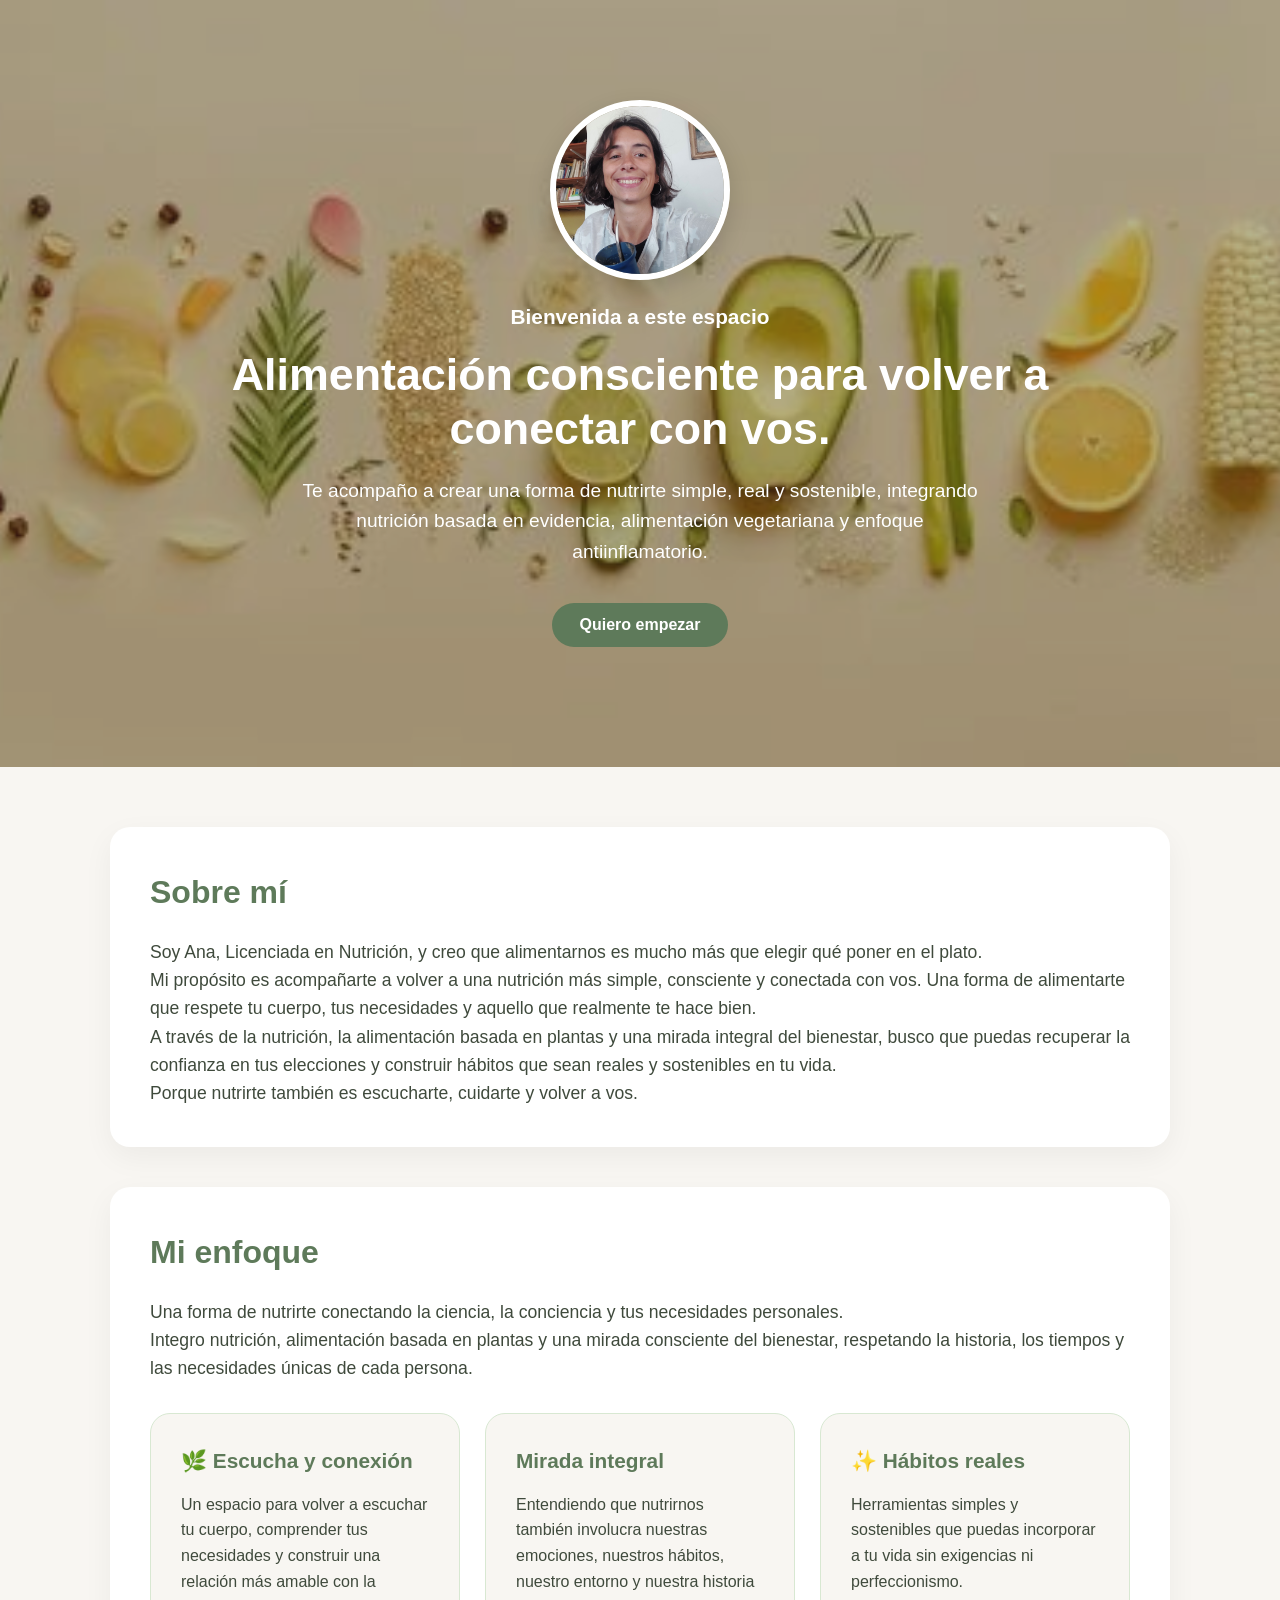
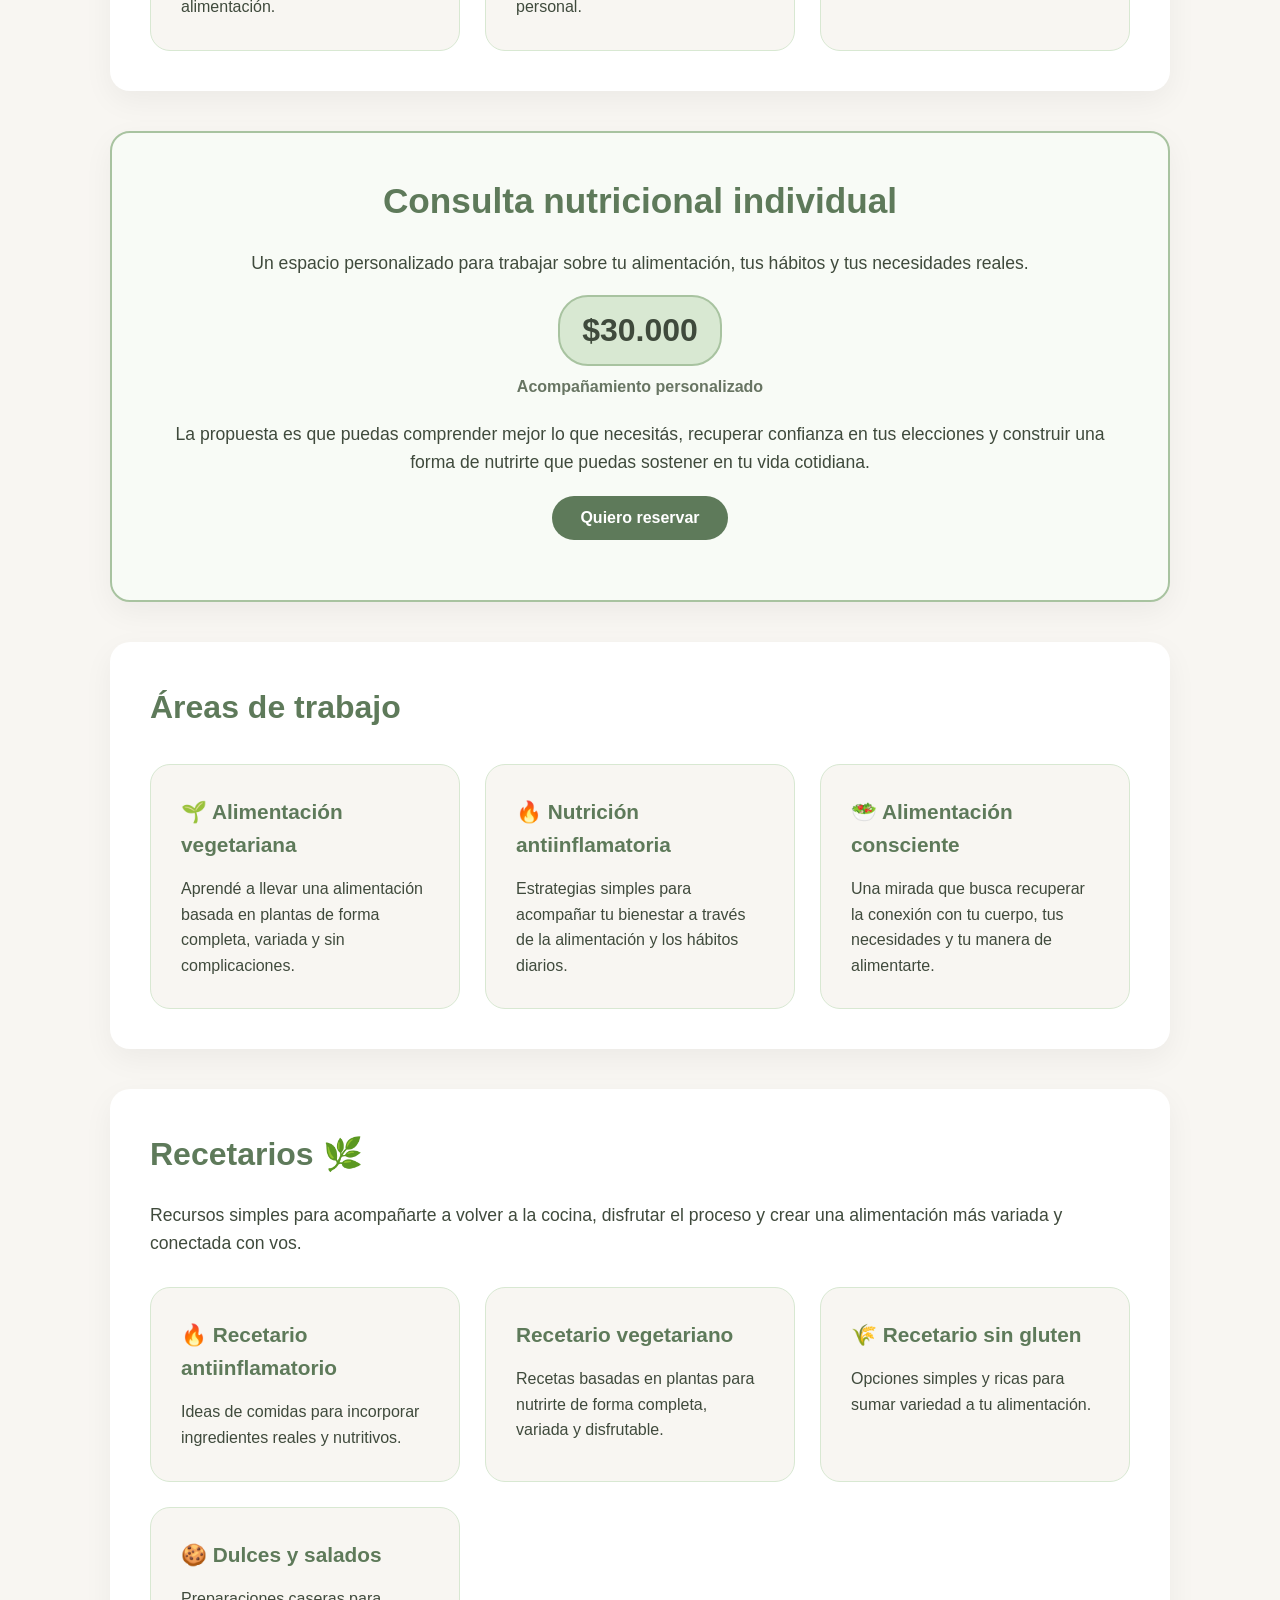
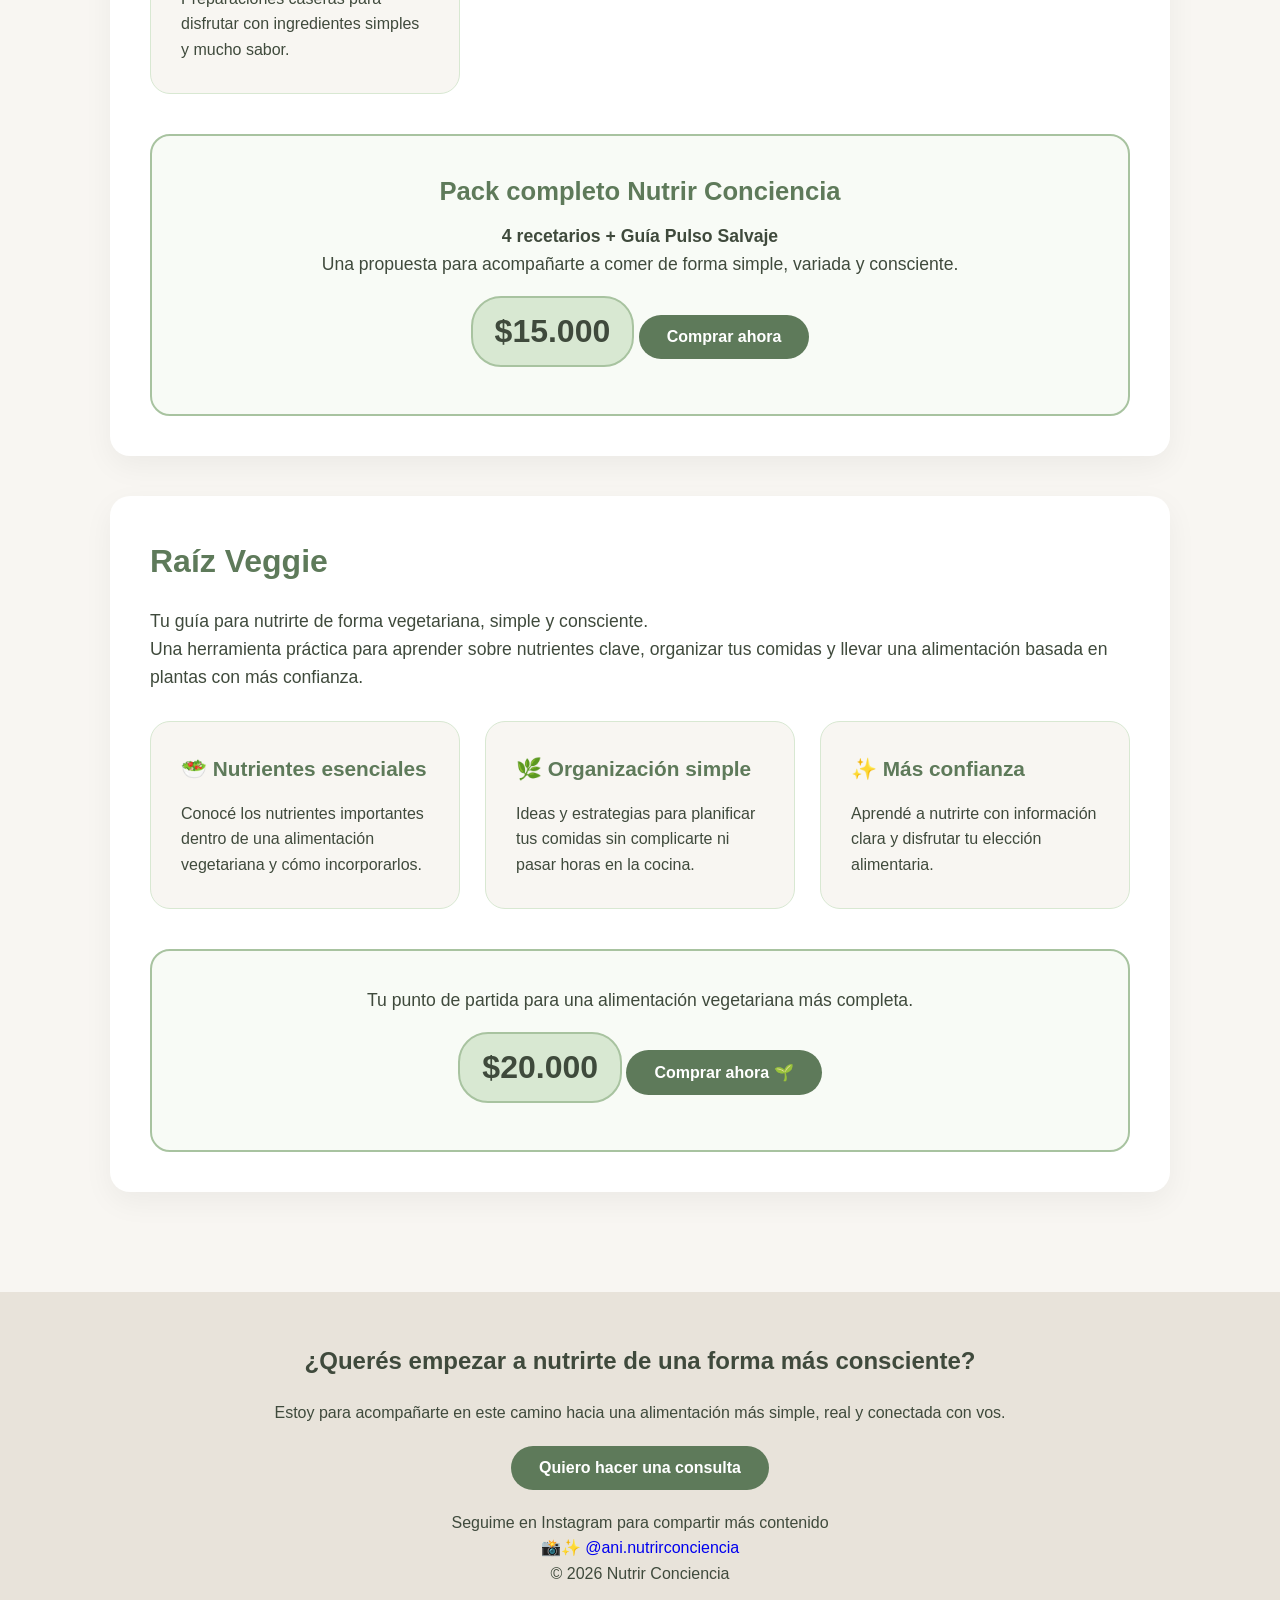
==== index.html @ 65d1873d "Update product section with new description and button" ====
<!DOCTYPE html>
<html lang="es">

<head>
    <meta charset="UTF-8">
    <meta name="viewport" content="width=device-width, initial-scale=1.0">

    <title>Nutrir Conciencia | Nutrición consciente e integrativa</title>

    <meta name="description" content="Nutrición consciente, antiinflamatoria y basada en plantas para mujeres que buscan sentirse mejor desde la alimentación.">

    <link rel="stylesheet" href="styles.css">
</head>

<body>

<header>

    <img class="foto-perfil" src="ana.jpg" alt="Ana - Licenciada en Nutrición">

    <p class="bienvenida">
        Bienvenida a este espacio 
    </p>

    <h1>
        Alimentación consciente para volver a conectar con vos.
    </h1>

    <p>
        Te acompaño a crear una forma de nutrirte simple, real y sostenible,
        integrando nutrición basada en evidencia, alimentación vegetariana
        y enfoque antiinflamatorio.
    </p>

    <a href="https://wa.me/5491167698960?text=Hola%20Ana,%20quiero%20empezar%20mi%20proceso%20de%20nutrición%20🌿" class="boton">
        Quiero empezar
    </a>

</header>


<main>

    <!-- SOBRE MÍ -->

    <section class="sobre-mi">

        <h2>Sobre mí</h2>

        <p>
            Soy Ana, Licenciada en Nutrición, y creo que alimentarnos es mucho
            más que elegir qué poner en el plato.
        </p>

        <p>
            Mi propósito es acompañarte a volver a una nutrición más simple,
            consciente y conectada con vos. Una forma de alimentarte que respete
            tu cuerpo, tus necesidades y aquello que realmente te hace bien.
        </p>

        <p>
            A través de la nutrición, la alimentación basada en plantas y una mirada
            integral del bienestar, busco que puedas recuperar la confianza en tus
            elecciones y construir hábitos que sean reales y sostenibles en tu vida.
        </p>

        <p>
            Porque nutrirte también es escucharte, cuidarte y volver a vos.
        </p>

    </section>


    <!-- MI ENFOQUE -->

    <section class="enfoque">

        <h2>Mi enfoque</h2>

        <p>
            Una forma de nutrirte conectando la ciencia, la conciencia
            y tus necesidades personales.
        </p>

        <p>
            Integro nutrición, alimentación basada en plantas y una mirada
            consciente del bienestar, respetando la historia, los tiempos
            y las necesidades únicas de cada persona.
        </p>

        <div class="tarjetas">

            <div class="tarjeta">

                <h3>🌿 Escucha y conexión</h3>

                <p>
                    Un espacio para volver a escuchar tu cuerpo, comprender
                    tus necesidades y construir una relación más amable
                    con la alimentación.
                </p>

            </div>


            <div class="tarjeta">

                <h3> Mirada integral</h3>

                <p>
                    Entendiendo que nutrirnos también involucra nuestras
                    emociones, nuestros hábitos, nuestro entorno y nuestra
                    historia personal.
                </p>

            </div>


            <div class="tarjeta">

                <h3>✨ Hábitos reales</h3>

                <p>
                    Herramientas simples y sostenibles que puedas incorporar
                    a tu vida sin exigencias ni perfeccionismo.
                </p>

            </div>

        </div>

    </section>


    <!-- CONSULTA -->

    <section class="consulta-destacada">

        <h2>Consulta nutricional individual </h2>

        <p>
            Un espacio personalizado para trabajar sobre tu alimentación,
            tus hábitos y tus necesidades reales.
        </p>

        <div class="precio">
            $30.000
        </div>

        <p class="acompanamiento">
            Acompañamiento personalizado
        </p>

        <p>
            La propuesta es que puedas comprender mejor lo que necesitás,
            recuperar confianza en tus elecciones y construir una forma
            de nutrirte que puedas sostener en tu vida cotidiana.
        </p>

        <a href="https://wa.me/5491167698960?text=Hola%20Ana,%20quiero%20reservar%20una%20consulta%20nutricional%20individual%20🌿" class="boton">
            Quiero reservar
        </a>

    </section>


    <!-- ÁREAS DE TRABAJO -->

    <section class="servicios">

        <h2>Áreas de trabajo</h2>

        <div class="tarjetas">

            <div class="tarjeta">

                <h3>🌱 Alimentación vegetariana</h3>

                <p>
                    Aprendé a llevar una alimentación basada en plantas
                    de forma completa, variada y sin complicaciones.
                </p>

            </div>


            <div class="tarjeta">

                <h3>🔥 Nutrición antiinflamatoria</h3>

                <p>
                    Estrategias simples para acompañar tu bienestar a través
                    de la alimentación y los hábitos diarios.
                </p>

            </div>


            <div class="tarjeta">

                <h3>🥗 Alimentación consciente</h3>

                <p>
                    Una mirada que busca recuperar la conexión con tu cuerpo,
                    tus necesidades y tu manera de alimentarte.
                </p>

            </div>

        </div>

    </section>


    <!-- RECETARIOS -->

    <section class="recetarios">

        <h2>Recetarios 🌿</h2>

        <p>
            Recursos simples para acompañarte a volver a la cocina,
            disfrutar el proceso y crear una alimentación más variada
            y conectada con vos.
        </p>


        <div class="tarjetas">

            <div class="tarjeta">

                <h3>🔥 Recetario antiinflamatorio</h3>

                <p>
                    Ideas de comidas para incorporar ingredientes reales
                    y nutritivos.
                </p>

            </div>


            <div class="tarjeta">

                <h3> Recetario vegetariano</h3>

                <p>
                    Recetas basadas en plantas para nutrirte de forma
                    completa, variada y disfrutable.
                </p>

            </div>


            <div class="tarjeta">

                <h3>🌾 Recetario sin gluten</h3>

                <p>
                    Opciones simples y ricas para sumar variedad
                    a tu alimentación.
                </p>

            </div>


            <div class="tarjeta">

                <h3>🍪 Dulces y salados</h3>

                <p>
                    Preparaciones caseras para disfrutar con ingredientes
                    simples y mucho sabor.
                </p>

            </div>

        </div>


        <!-- PACK -->

        <div class="producto-destacado">

            <h3> Pack completo Nutrir Conciencia</h3>

            <p class="incluye">
                4 recetarios + Guía Pulso Salvaje
            </p>

            <p>
                Una propuesta para acompañarte a comer de forma simple,
                variada y consciente.
            </p>

            <div class="precio">
                $15.000
            </div>

            <a href="https://mpago.la/1SQ6u1w" class="boton" target="_blank">
                Comprar ahora 
            </a>

        </div>

    </section>


    <!-- RAÍZ VEGGIE -->

    <section class="raiz-veggie">

        <h2>Raíz Veggie </h2>

        <p>
            Tu guía para nutrirte de forma vegetariana, simple y consciente.
        </p>

        <p>
            Una herramienta práctica para aprender sobre nutrientes clave,
            organizar tus comidas y llevar una alimentación basada en plantas
            con más confianza.
        </p>


        <div class="tarjetas">

            <div class="tarjeta">

                <h3>🥗 Nutrientes esenciales</h3>

                <p>
                    Conocé los nutrientes importantes dentro de una alimentación
                    vegetariana y cómo incorporarlos.
                </p>

            </div>


            <div class="tarjeta">

                <h3>🌿 Organización simple</h3>

                <p>
                    Ideas y estrategias para planificar tus comidas sin complicarte
                    ni pasar horas en la cocina.
                </p>

            </div>


            <div class="tarjeta">

                <h3>✨ Más confianza</h3>

                <p>
                    Aprendé a nutrirte con información clara y disfrutar
                    tu elección alimentaria.
                </p>

            </div>

        </div>


       <div class="producto-destacado">

    <p>
        Tu punto de partida para una alimentación vegetariana más completa.
    </p>

    <div class="precio">
        $20.000
    </div>

    <a class="boton" href="https://mpago.la/2XoVZJ2" target="_blank">
        Comprar ahora 🌱
    </a>

</div>

    </section>

</main>


<!-- CONTACTO -->

<footer id="contacto">

    <h2>
        ¿Querés empezar a nutrirte de una forma más consciente?
    </h2>

    <p>
        Estoy para acompañarte en este camino hacia una alimentación
        más simple, real y conectada con vos.
    </p>

    <a class="boton" href="https://wa.me/5491167698960?text=Hola%20Ana,%20quiero%20hacer%20una%20consulta%20sobre%20nutrici%C3%B3n%20🌿">
        Quiero hacer una consulta 
    </a>

    <p>
        Seguime en Instagram para compartir más contenido
    </p>

    <p>
        <a href="https://www.instagram.com/ani.nutrirconciencia/" target="_blank">
            📸✨ @ani.nutrirconciencia
        </a>
    </p>

    <p>
        © 2026 Nutrir Conciencia
    </p>

</footer>


<script src="script.js"></script>

</body>

</html>
---- styles.css ----
* {
    margin: 0;
    padding: 0;
    box-sizing: border-box;
}

body {
    font-family: Arial, Helvetica, sans-serif;
    background: #F8F6F2;
    color: #3F4A3C;
    line-height: 1.6;
}


/* =========================
   PORTADA
========================= */

header {
    position: relative;
    background-image: url("fondo-portada.jpg");
    background-size: cover;
    background-position: center;
    background-repeat: no-repeat;
    text-align: center;
    padding: 100px 20px;
    color: white;
}

header::before {
    content: "";
    position: absolute;
    inset: 0;
    background: rgba(40, 55, 40, 0.35);
    z-index: 0;
}

header > * {
    position: relative;
    z-index: 1;
}


/* =========================
   FOTO DE PERFIL
========================= */

.foto-perfil {
    width: 180px;
    height: 180px;
    object-fit: cover;
    border-radius: 50%;
    display: block;
    margin: 0 auto 20px;
    border: 6px solid white;
    box-shadow: 0 10px 25px rgba(0, 0, 0, 0.15);
}


/* =========================
   PORTADA - TEXTO
========================= */

header h1 {
    font-size: 2.8rem;
    max-width: 850px;
    margin: 15px auto 20px;
    line-height: 1.2;
}

header p {
    font-size: 1.2rem;
    max-width: 700px;
    margin: 0 auto 15px;
}

.bienvenida {
    font-weight: bold;
    font-size: 1.3rem;
}


/* =========================
   BOTONES
========================= */

.boton {
    display: inline-block;
    padding: 13px 28px;
    margin: 20px auto;
    border-radius: 30px;
    line-height: normal;
    background: #5E7A5A;
    color: white;
    text-decoration: none;
    font-weight: bold;
    transition: 0.3s ease;
}

.boton:hover {
    background: #496146;
    transform: translateY(-2px);
}

a {
    text-decoration: none;
}


/* =========================
   CONTENIDO
========================= */

main {
    max-width: 1100px;
    margin: auto;
    padding: 60px 20px;
}


/* =========================
   SECCIONES
========================= */

section {
    background: white;
    margin-bottom: 40px;
    padding: 40px;
    border-radius: 20px;
    box-shadow: 0 10px 30px rgba(0, 0, 0, 0.05);
}

section h2 {
    color: #5E7A5A;
    margin-bottom: 20px;
    font-size: 2rem;
}

section p {
    font-size: 1.1rem;
}


/* =========================
   TARJETAS
========================= */

.tarjetas {
    display: grid;
    grid-template-columns: repeat(auto-fit, minmax(250px, 1fr));
    gap: 25px;
    margin-top: 30px;
}

.tarjeta {
    background: #F8F6F2;
    padding: 30px;
    border-radius: 20px;
    border: 1px solid #D8E8D2;
}

.tarjeta h3 {
    color: #5E7A5A;
    margin-bottom: 15px;
    font-size: 1.3rem;
}

.tarjeta p {
    font-size: 1rem;
}


/* =========================
   CONSULTA DESTACADA
========================= */

.consulta-destacada {
    text-align: center;
    border: 2px solid #A8C3A0;
    background: #F8FBF6;
}

.consulta-destacada h2 {
    font-size: 2.2rem;
}

.acompanamiento {
    font-size: 1rem !important;
    font-weight: bold;
    color: #687563;
    margin: 0 0 20px;
}


/* =========================
   PRODUCTOS DESTACADOS
========================= */

.producto-destacado {
    text-align: center;
    margin-top: 40px;
    padding: 35px 25px;
    background: #F8FBF6;
    border: 2px solid #A8C3A0;
    border-radius: 20px;
}

.producto-destacado h3 {
    color: #5E7A5A;
    font-size: 1.6rem;
    margin-bottom: 10px;
}

.incluye {
    font-weight: bold;
}


/* =========================
   PRECIOS
========================= */

.precio {
    display: inline-block;
    background: #D8E8D2;
    color: #3F4A3C;
    font-size: 2rem !important;
    font-weight: 900;
    padding: 8px 22px;
    border-radius: 30px;
    margin: 18px 0 8px;
    border: 2px solid #A8C3A0;
}


/* =========================
   FOOTER
========================= */

footer {
    text-align: center;
    padding: 50px 30px;
    background: #E8E3DA;
}

footer h2 {
    margin-bottom: 20px;
}


/* =========================
   CELULAR
========================= */

@media (max-width: 768px) {

    header {
        padding: 70px 20px;
    }

    header h1 {
        font-size: 2rem;
    }

    header p {
        font-size: 1.05rem;
    }

    .foto-perfil {
        width: 150px;
        height: 150px;
    }

    main {
        padding: 40px 15px;
    }

    section {
        padding: 30px 20px;
    }

    section h2 {
        font-size: 1.7rem;
    }

    .tarjetas {
        grid-template-columns: 1fr;
    }

    .precio {
        font-size: 1.7rem !important;
        font-weight: 900;
    }

    .consulta-destacada h2 {
        font-size: 1.8rem;
    }

}
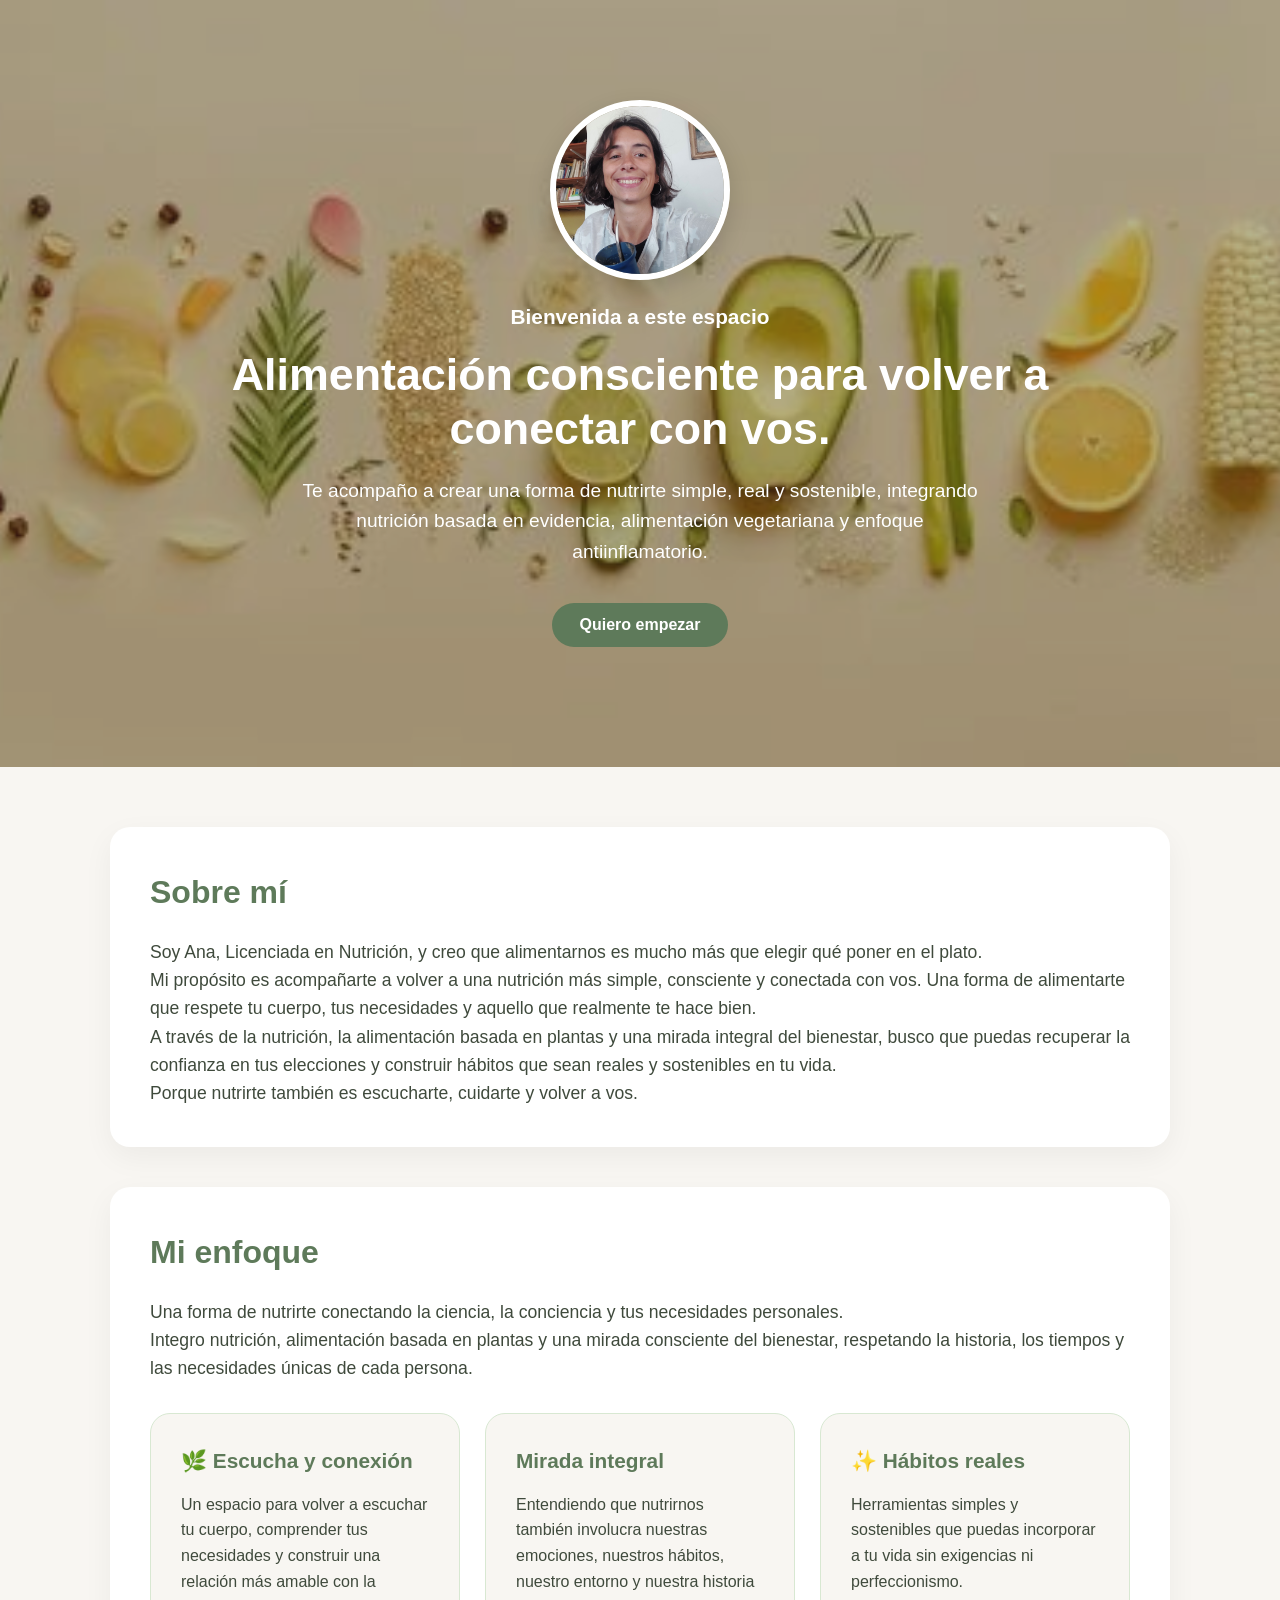
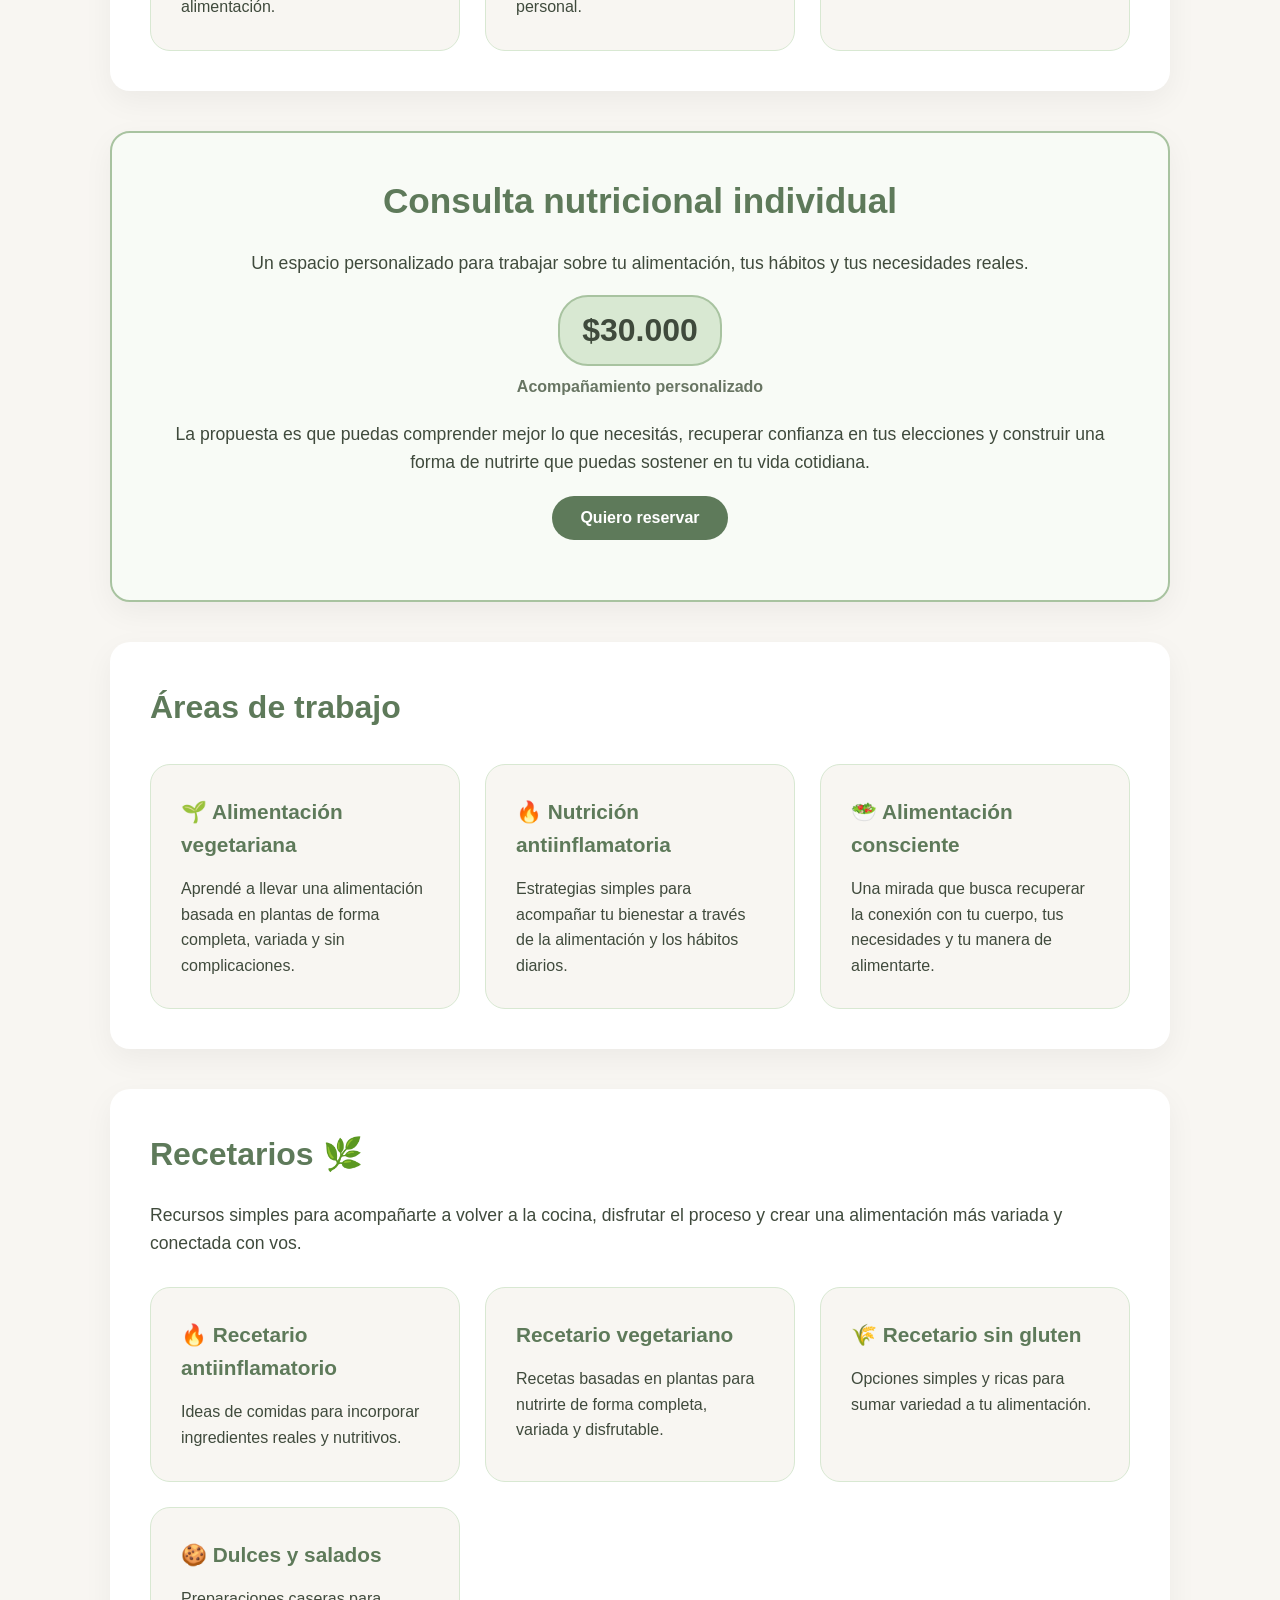
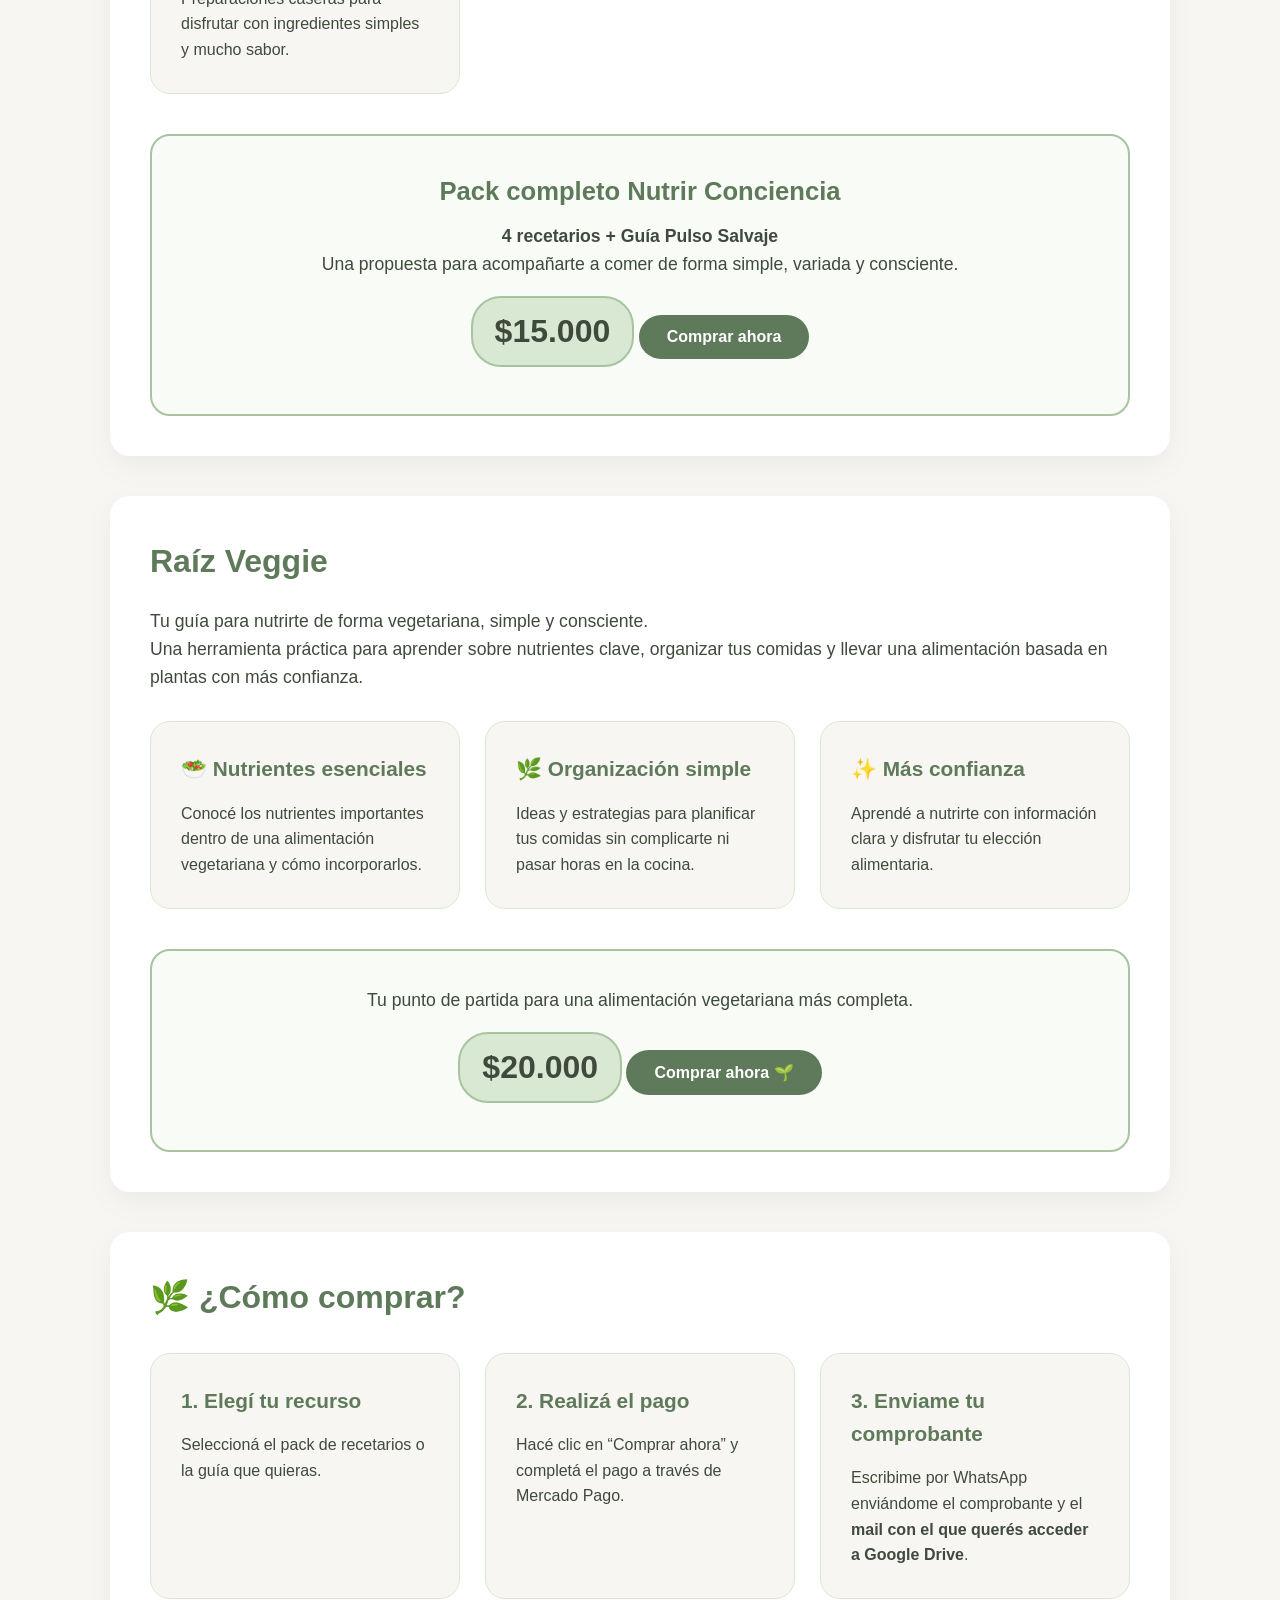
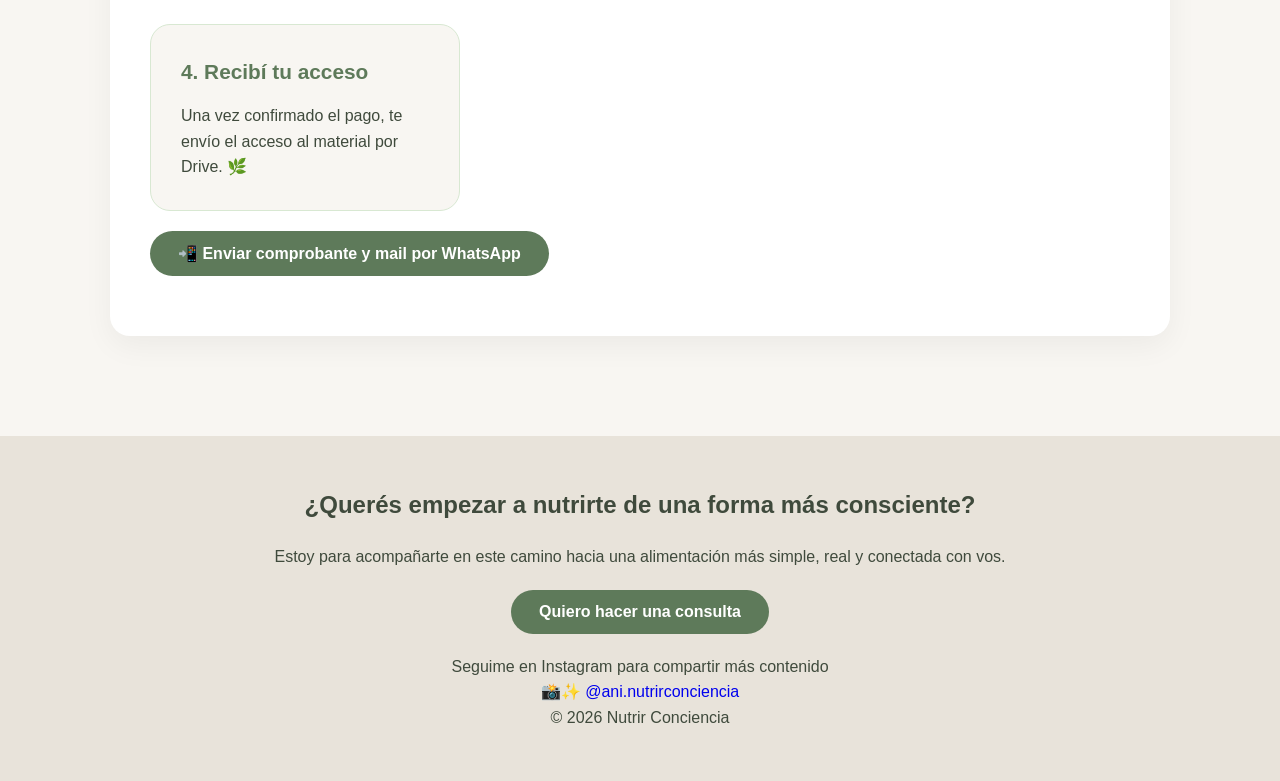
==== commit 8ab3c034: "Update index.html" ====
--- a/index.html
+++ b/index.html
@@ -379,7 +379,52 @@
 </div>
 
     </section>
-
+<section class="como-comprar">
+
+    <h2>🌿 ¿Cómo comprar?</h2>
+
+    <div class="tarjetas">
+
+        <div class="tarjeta">
+            <h3>1. Elegí tu recurso</h3>
+            <p>
+                Seleccioná el pack de recetarios o la guía que quieras.
+            </p>
+        </div>
+
+        <div class="tarjeta">
+            <h3>2. Realizá el pago</h3>
+            <p>
+                Hacé clic en “Comprar ahora” y completá el pago a través de Mercado Pago.
+            </p>
+        </div>
+
+        <div class="tarjeta">
+            <h3>3. Enviame tu comprobante</h3>
+            <p>
+                Escribime por WhatsApp enviándome el comprobante y el
+                <strong>mail con el que querés acceder a Google Drive</strong>.
+            </p>
+        </div>
+
+        <div class="tarjeta">
+            <h3>4. Recibí tu acceso</h3>
+            <p>
+                Una vez confirmado el pago, te envío el acceso al material por Drive. 🌿
+            </p>
+        </div>
+
+    </div>
+
+    <a
+        class="boton"
+        href="https://wa.me/5491167698960?text=Hola%20Ana%20🌿%20Acabo%20de%20realizar%20mi%20compra.%0A%0A📧%20Mi%20mail:%20%0A%0A🧾%20Te%20adjunto%20el%20comprobante.%0A%0A¡Gracias!"
+        target="_blank"
+    >
+        📲 Enviar comprobante y mail por WhatsApp
+    </a>
+
+</section>
 </main>
 
 
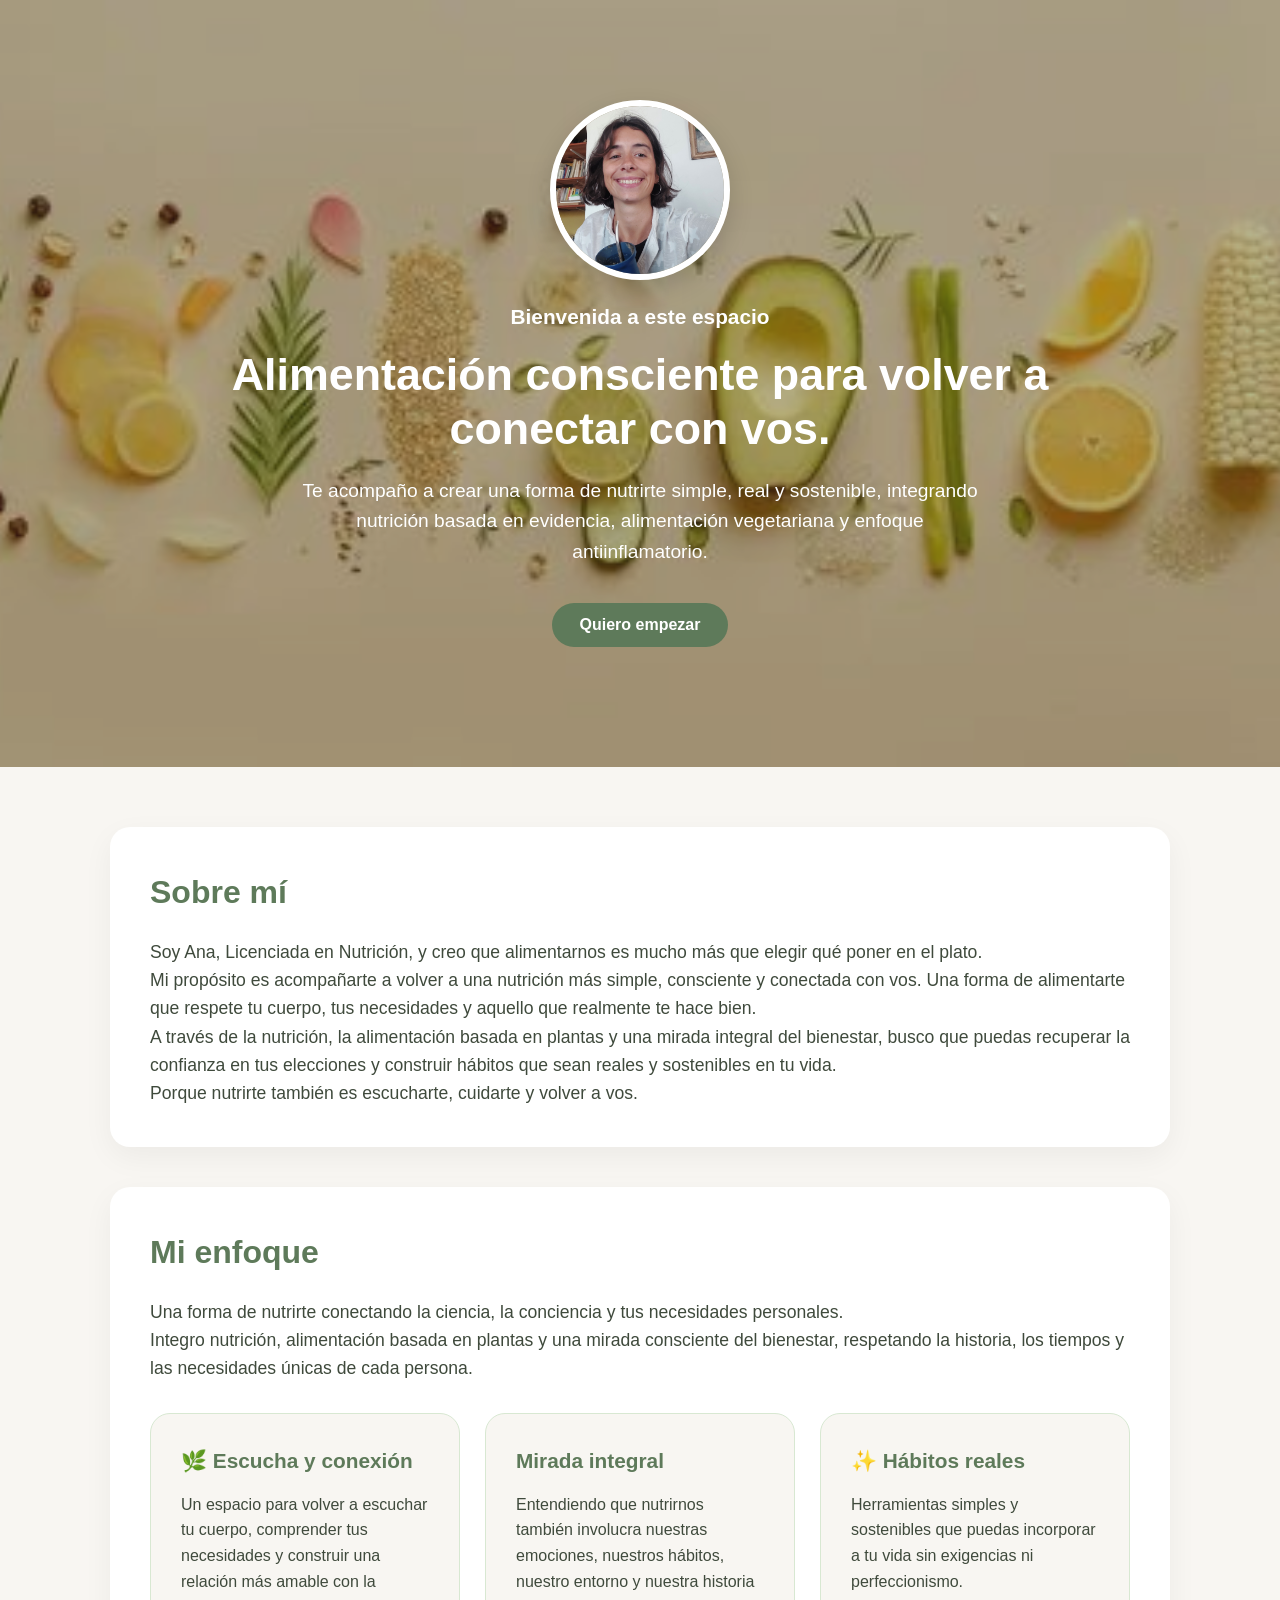
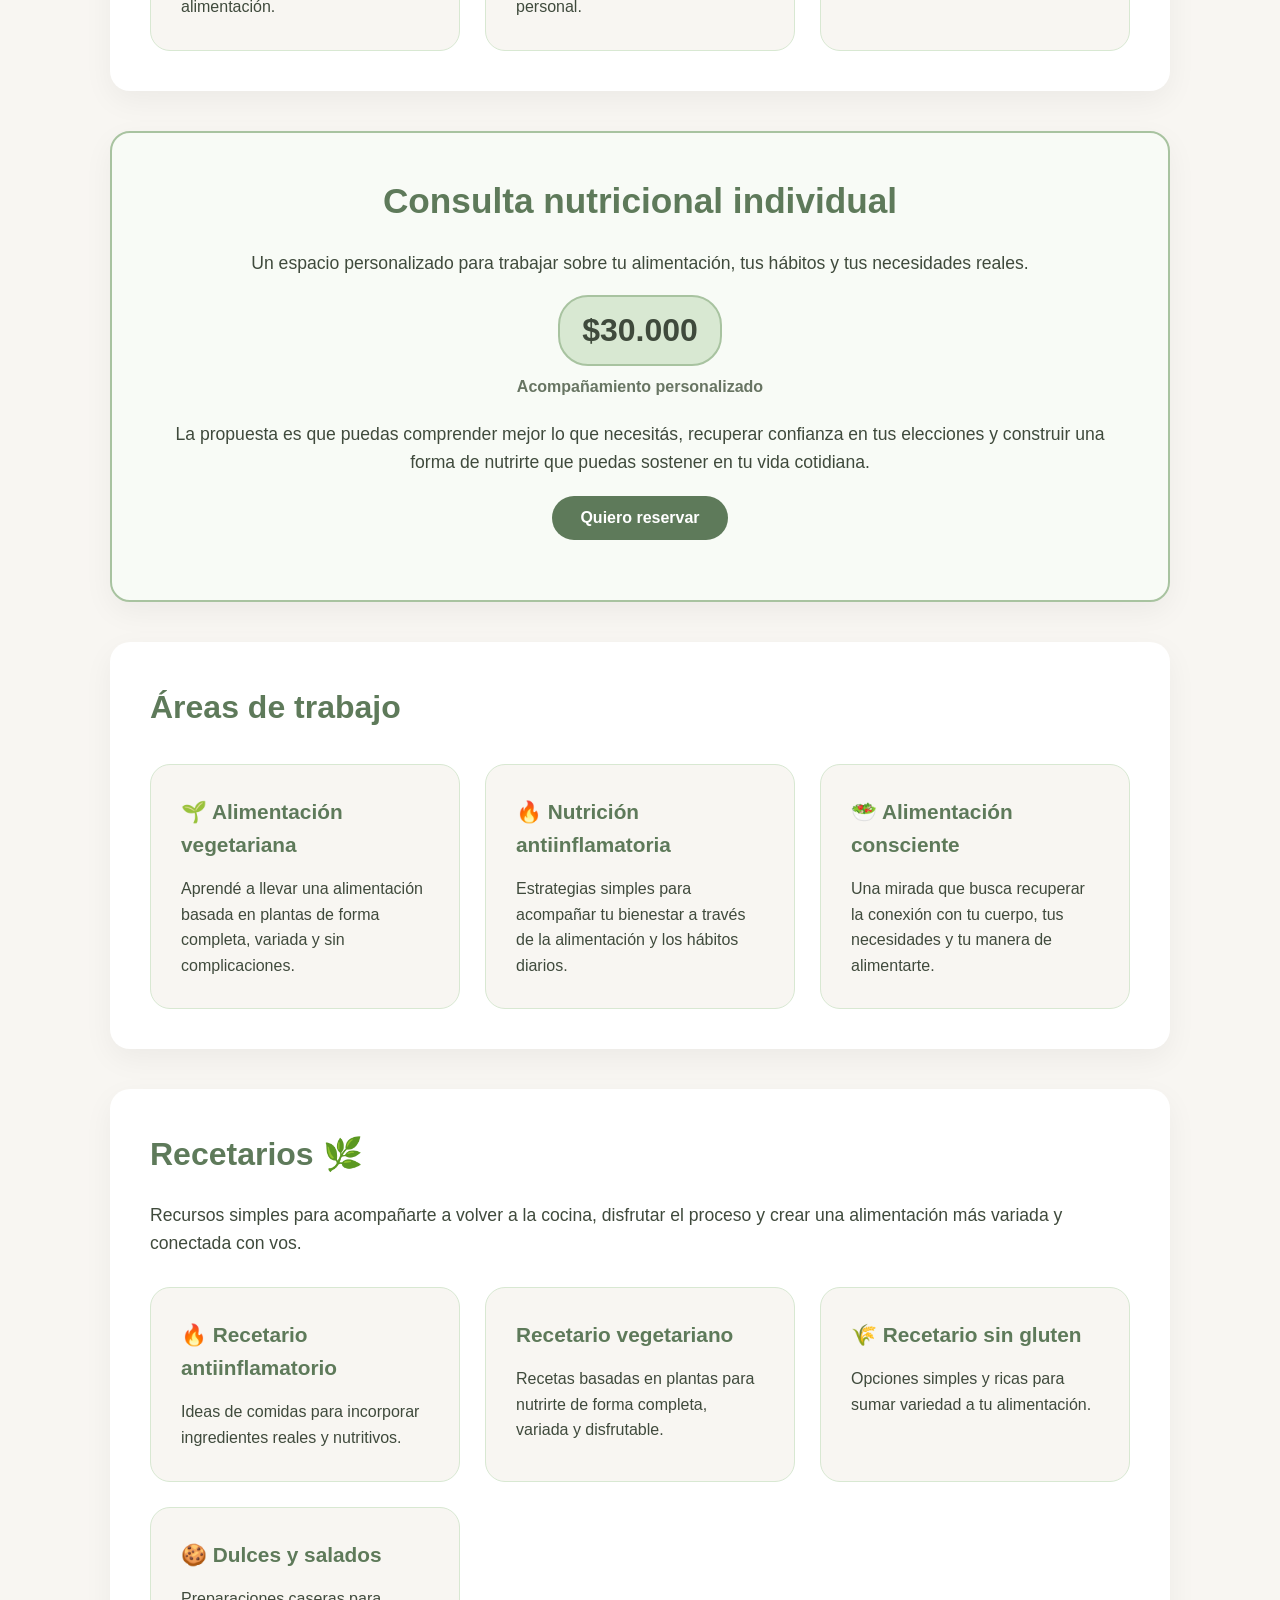
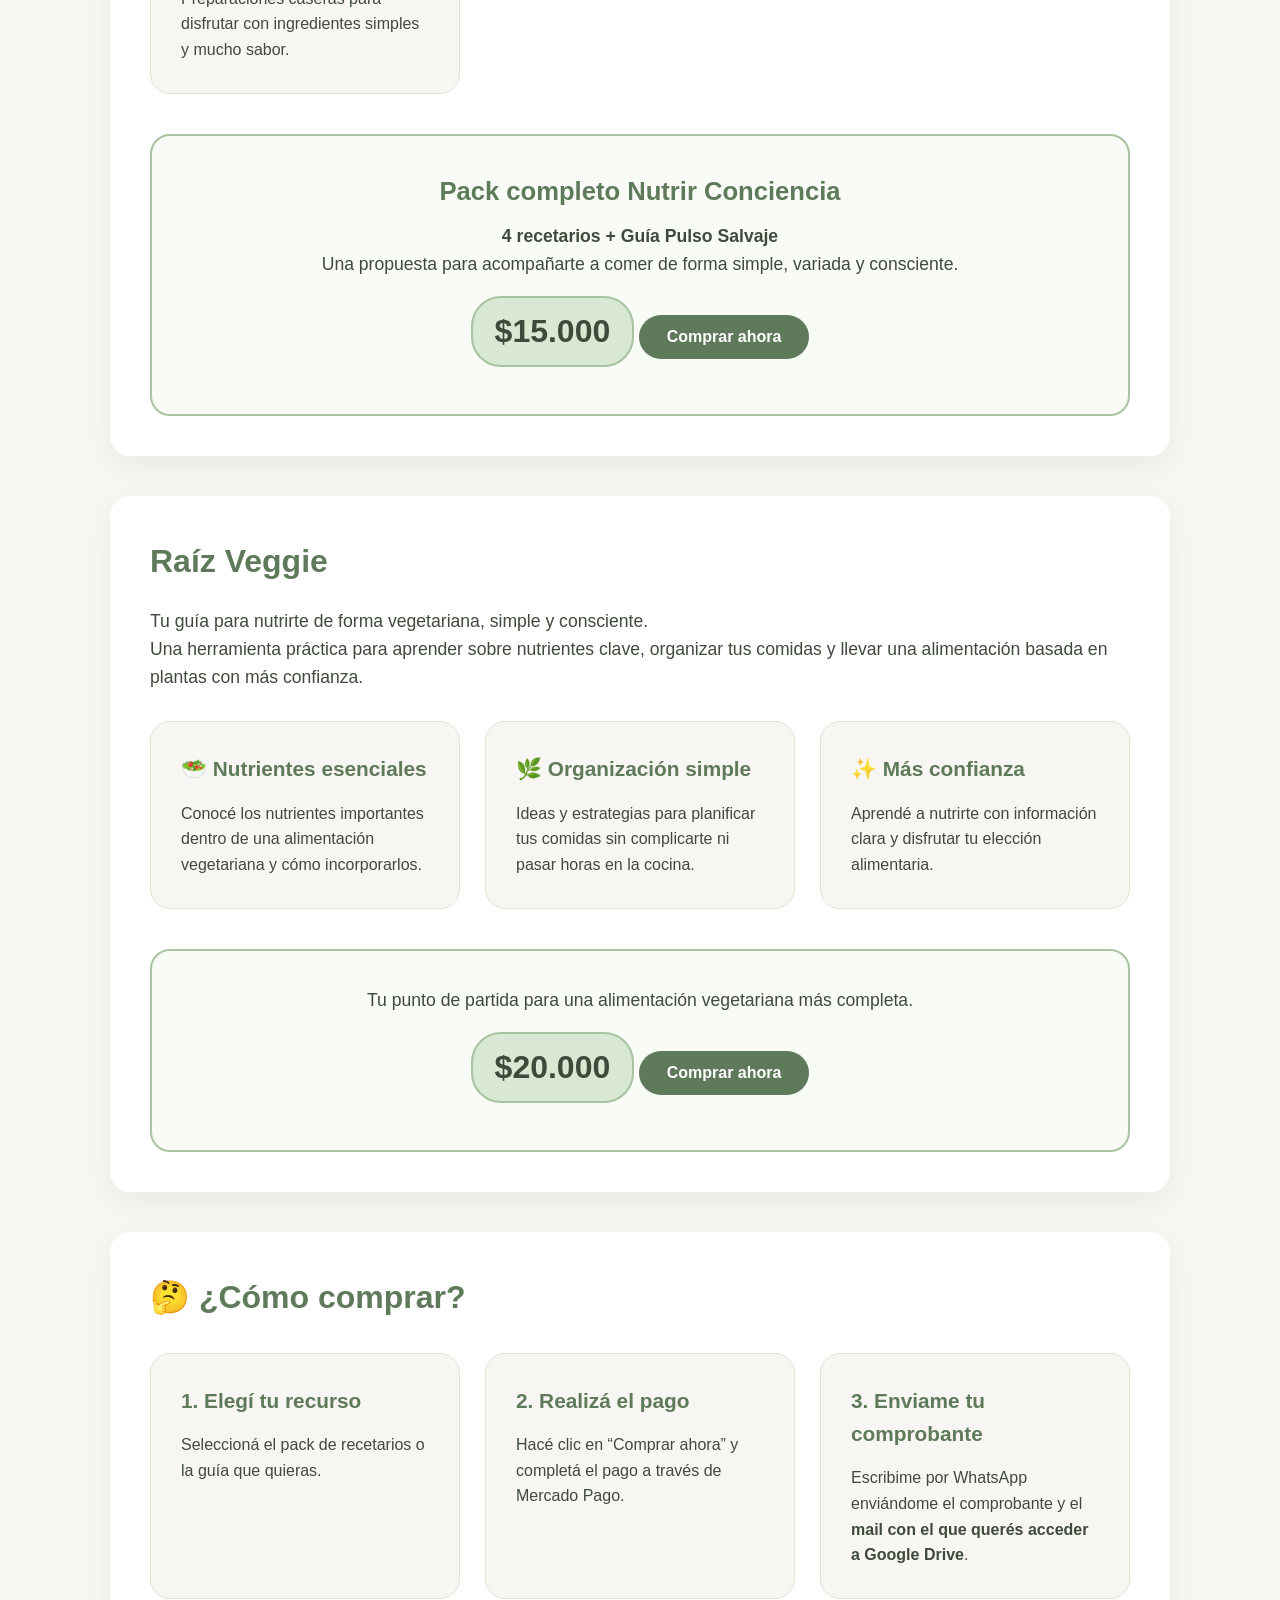
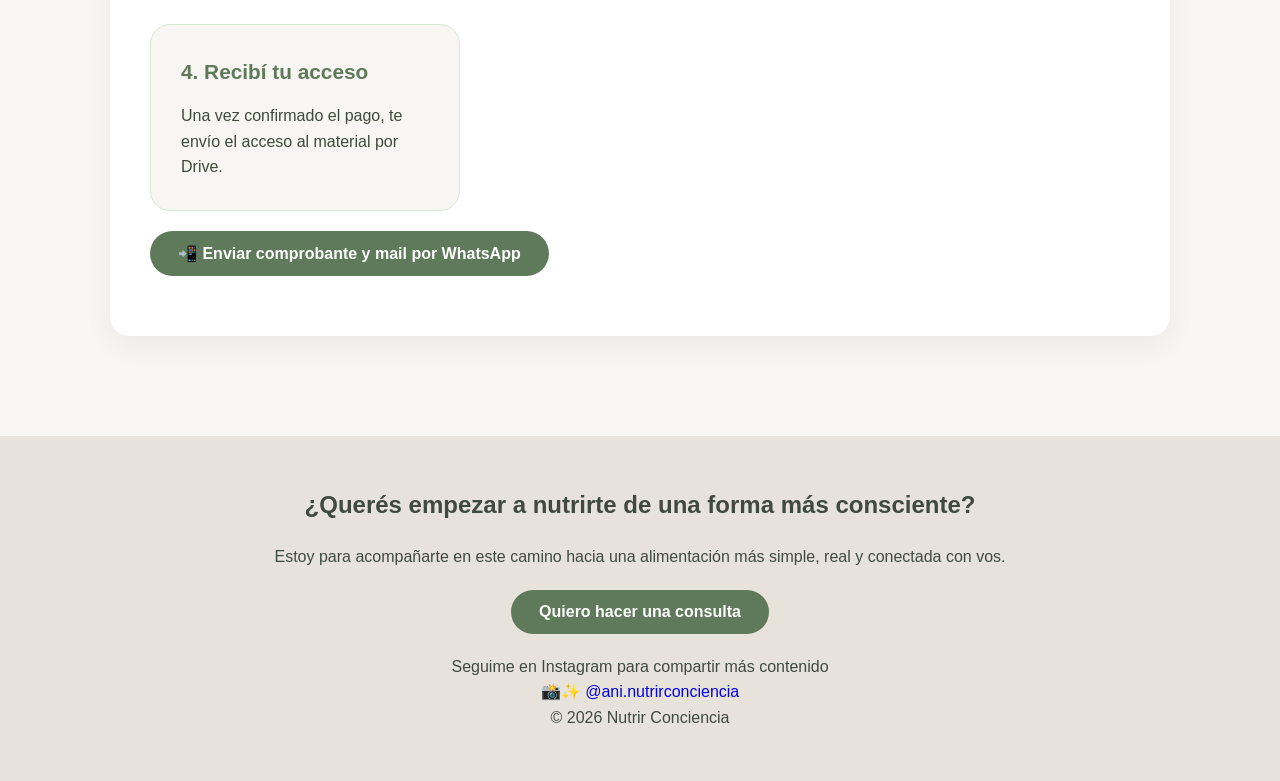
==== commit 6e19fa7a: "Update text and remove emojis in index.html" ====
--- a/index.html
+++ b/index.html
@@ -373,7 +373,7 @@
     </div>
 
     <a class="boton" href="https://mpago.la/2XoVZJ2" target="_blank">
-        Comprar ahora 🌱
+        Comprar ahora 
     </a>
 
 </div>
@@ -381,7 +381,7 @@
     </section>
 <section class="como-comprar">
 
-    <h2>🌿 ¿Cómo comprar?</h2>
+    <h2> 🤔 ¿Cómo comprar?</h2>
 
     <div class="tarjetas">
 
@@ -410,7 +410,7 @@
         <div class="tarjeta">
             <h3>4. Recibí tu acceso</h3>
             <p>
-                Una vez confirmado el pago, te envío el acceso al material por Drive. 🌿
+                Una vez confirmado el pago, te envío el acceso al material por Drive. 
             </p>
         </div>
 
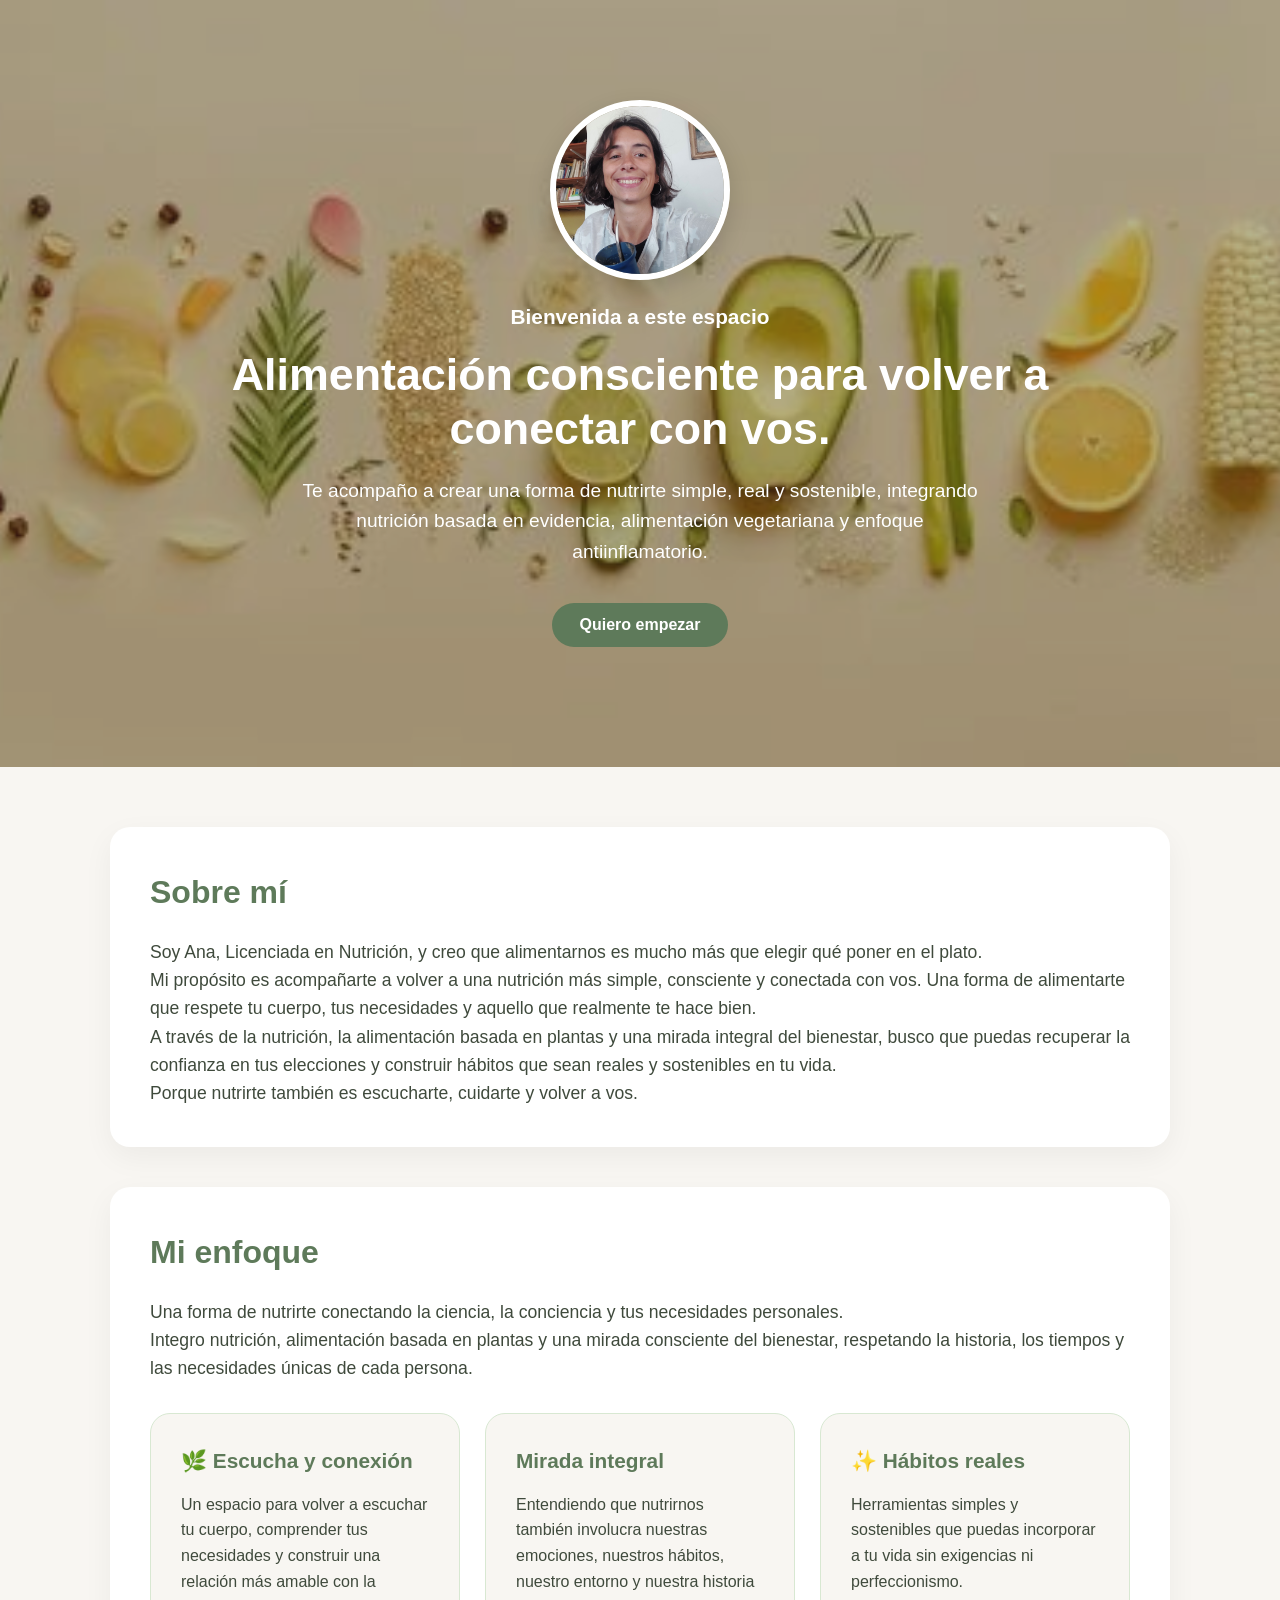
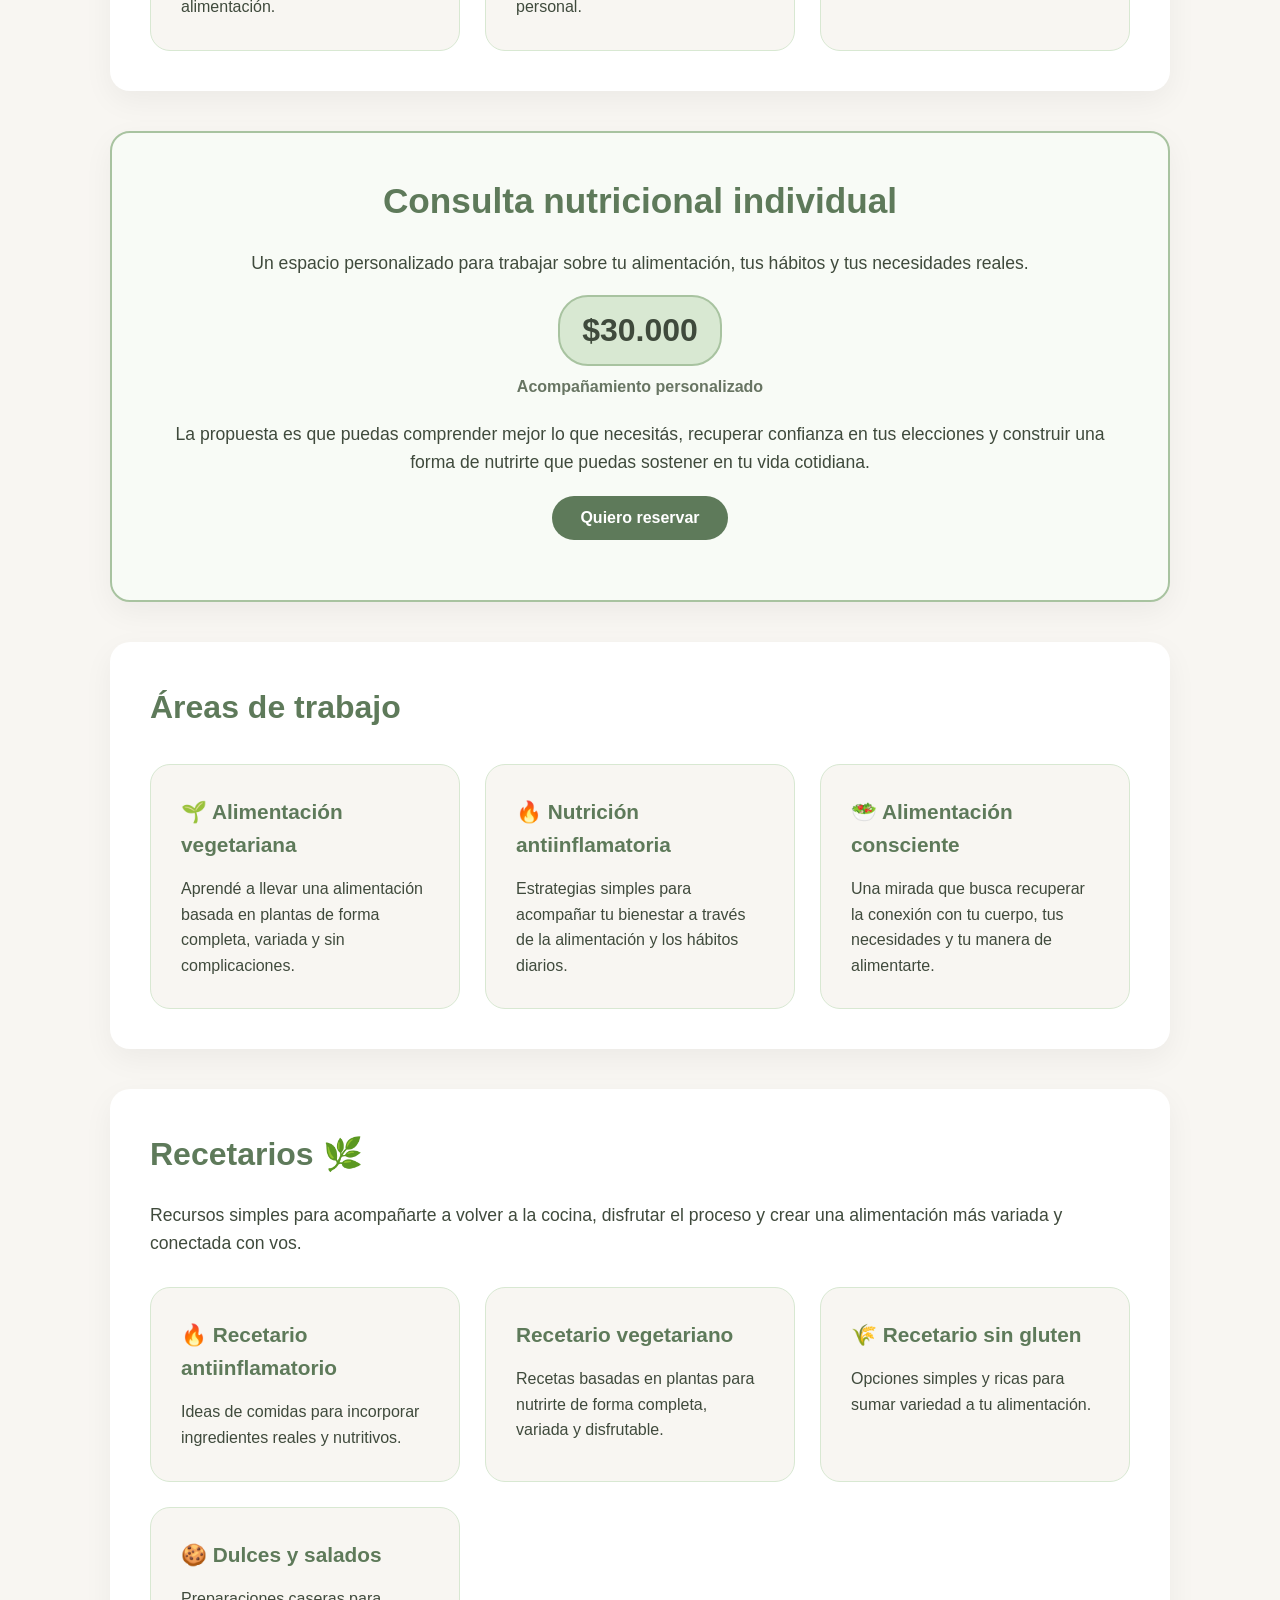
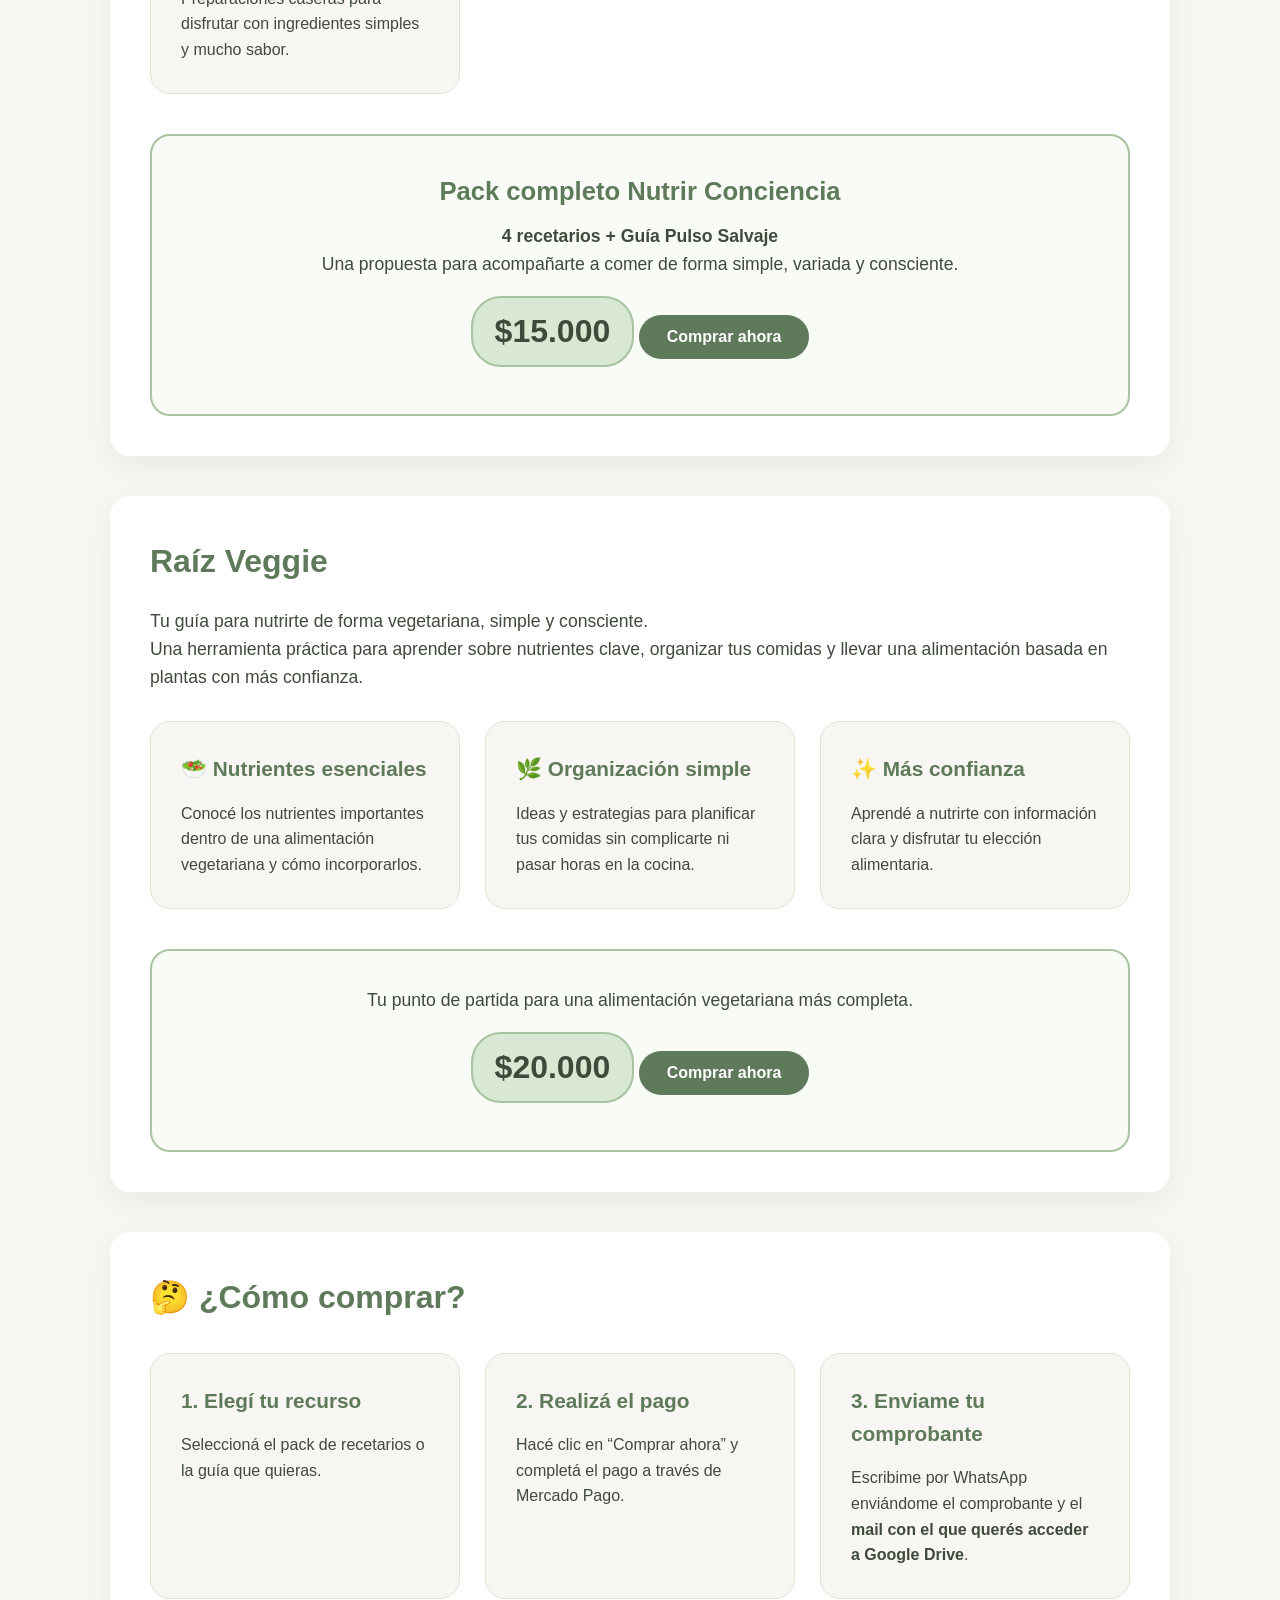
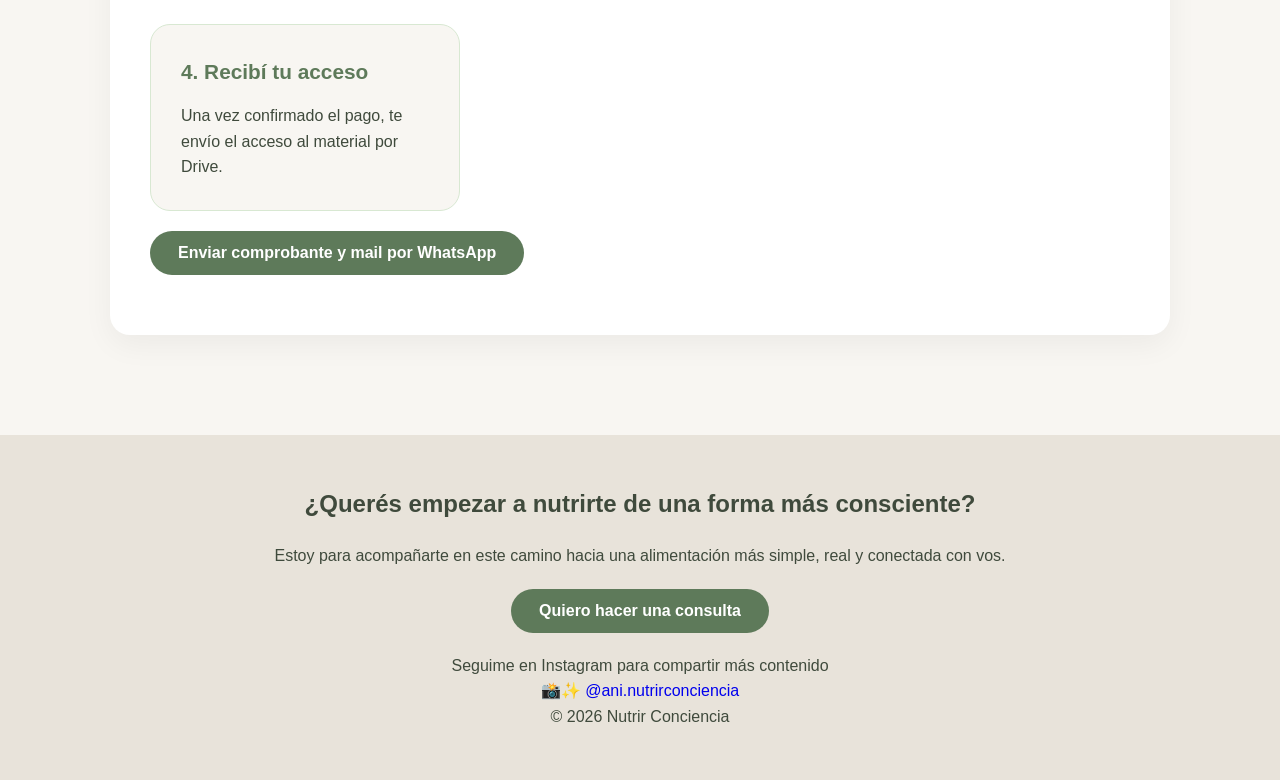
==== commit e4ce9604: "Update index.html" ====
--- a/index.html
+++ b/index.html
@@ -416,13 +416,13 @@
 
     </div>
 
-    <a
-        class="boton"
-        href="https://wa.me/5491167698960?text=Hola%20Ana%20🌿%20Acabo%20de%20realizar%20mi%20compra.%0A%0A📧%20Mi%20mail:%20%0A%0A🧾%20Te%20adjunto%20el%20comprobante.%0A%0A¡Gracias!"
-        target="_blank"
-    >
-        📲 Enviar comprobante y mail por WhatsApp
-    </a>
+  <a
+    class="boton"
+    href="https://wa.me/5491167698960?text=Hola%20Ana,%20acabo%20de%20realizar%20mi%20compra.%0A%0AMi%20mail:%20%0A%0ATe%20adjunto%20el%20comprobante.%20Gracias!"
+    target="_blank"
+>
+    Enviar comprobante y mail por WhatsApp
+</a>
 
 </section>
 </main>
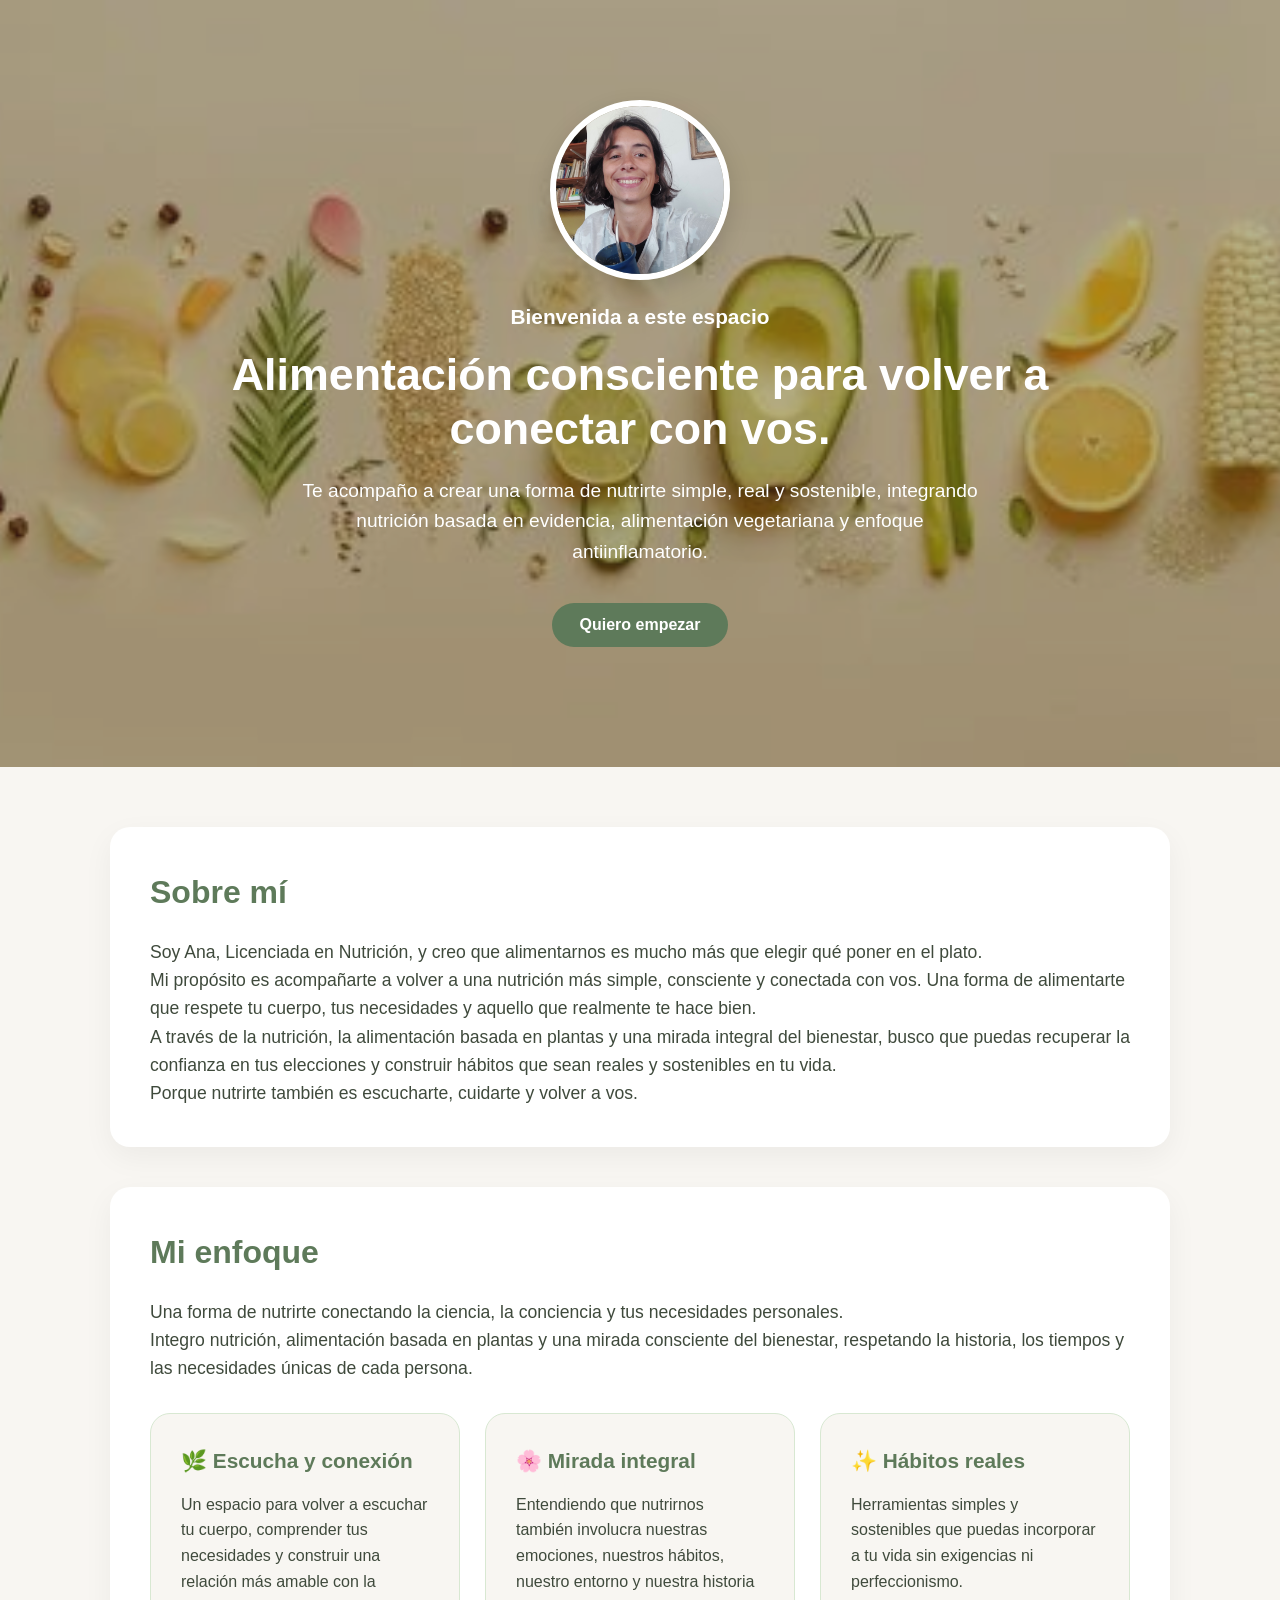
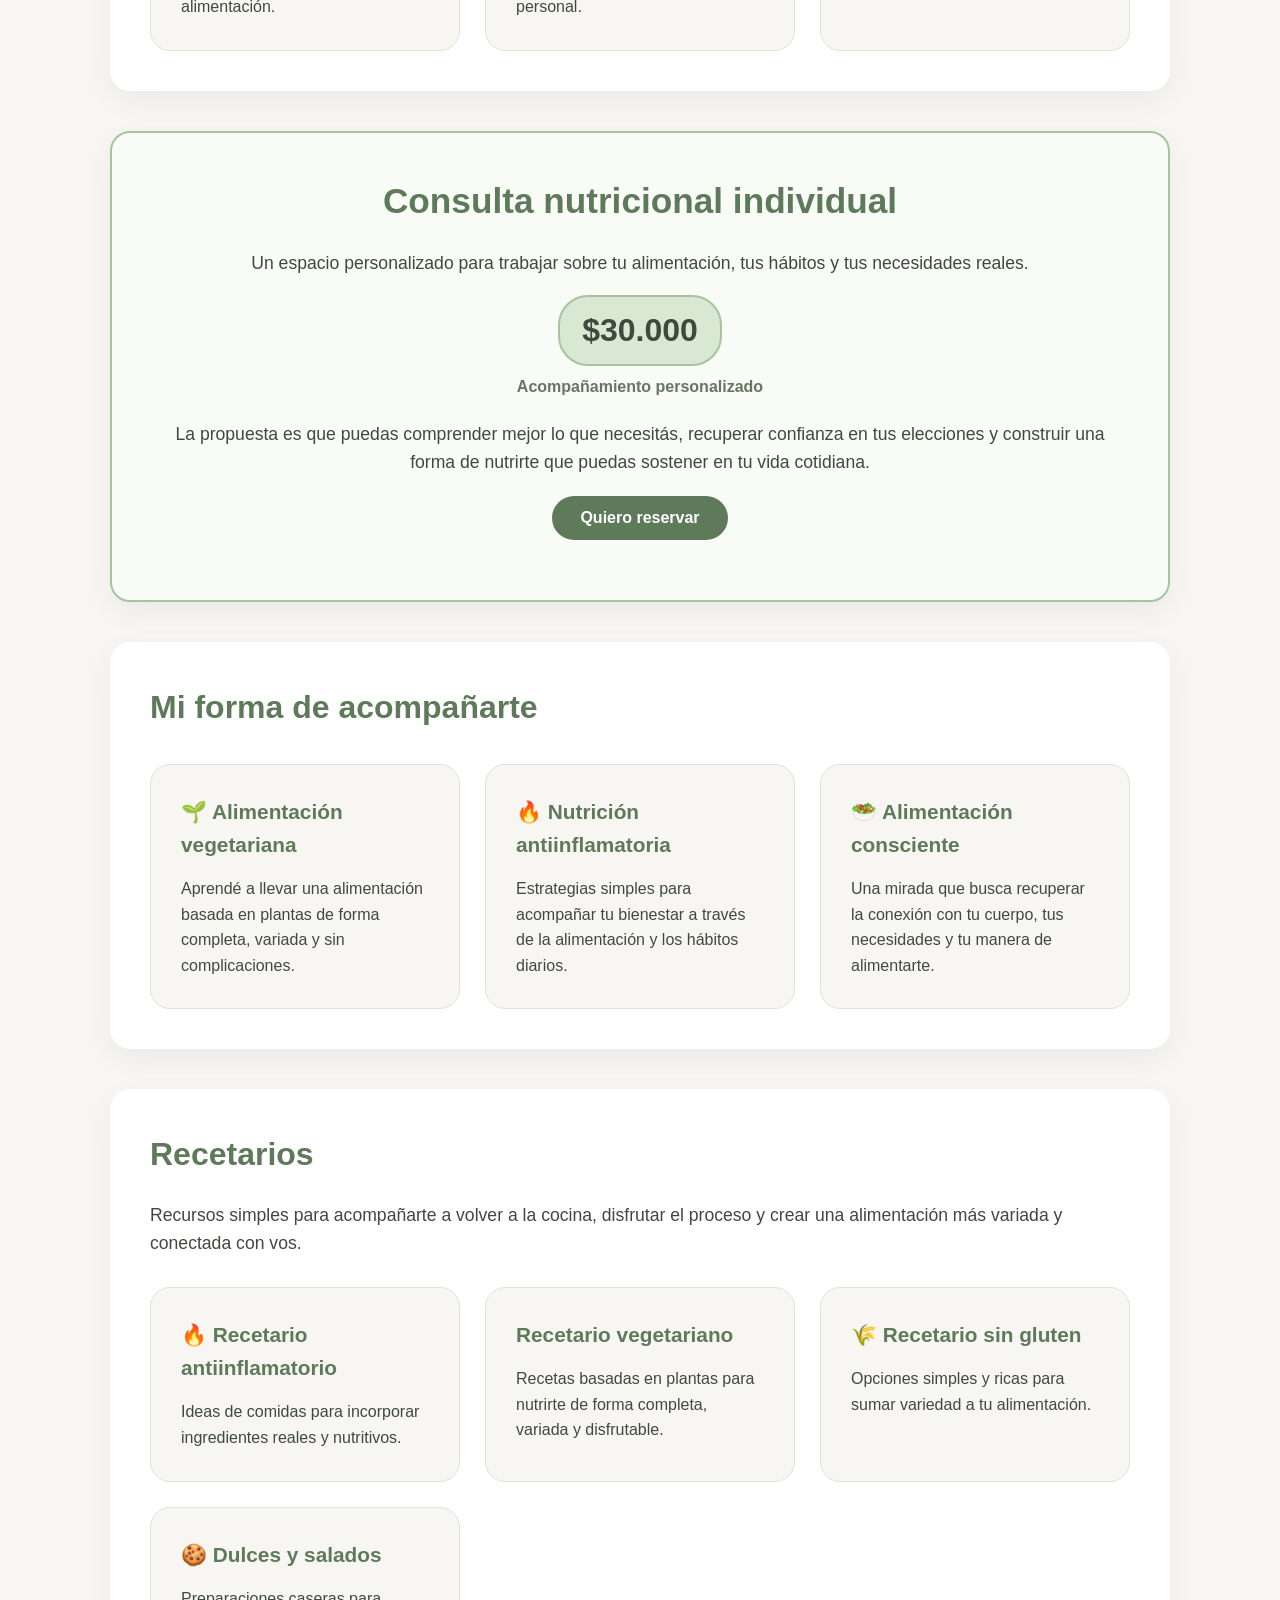
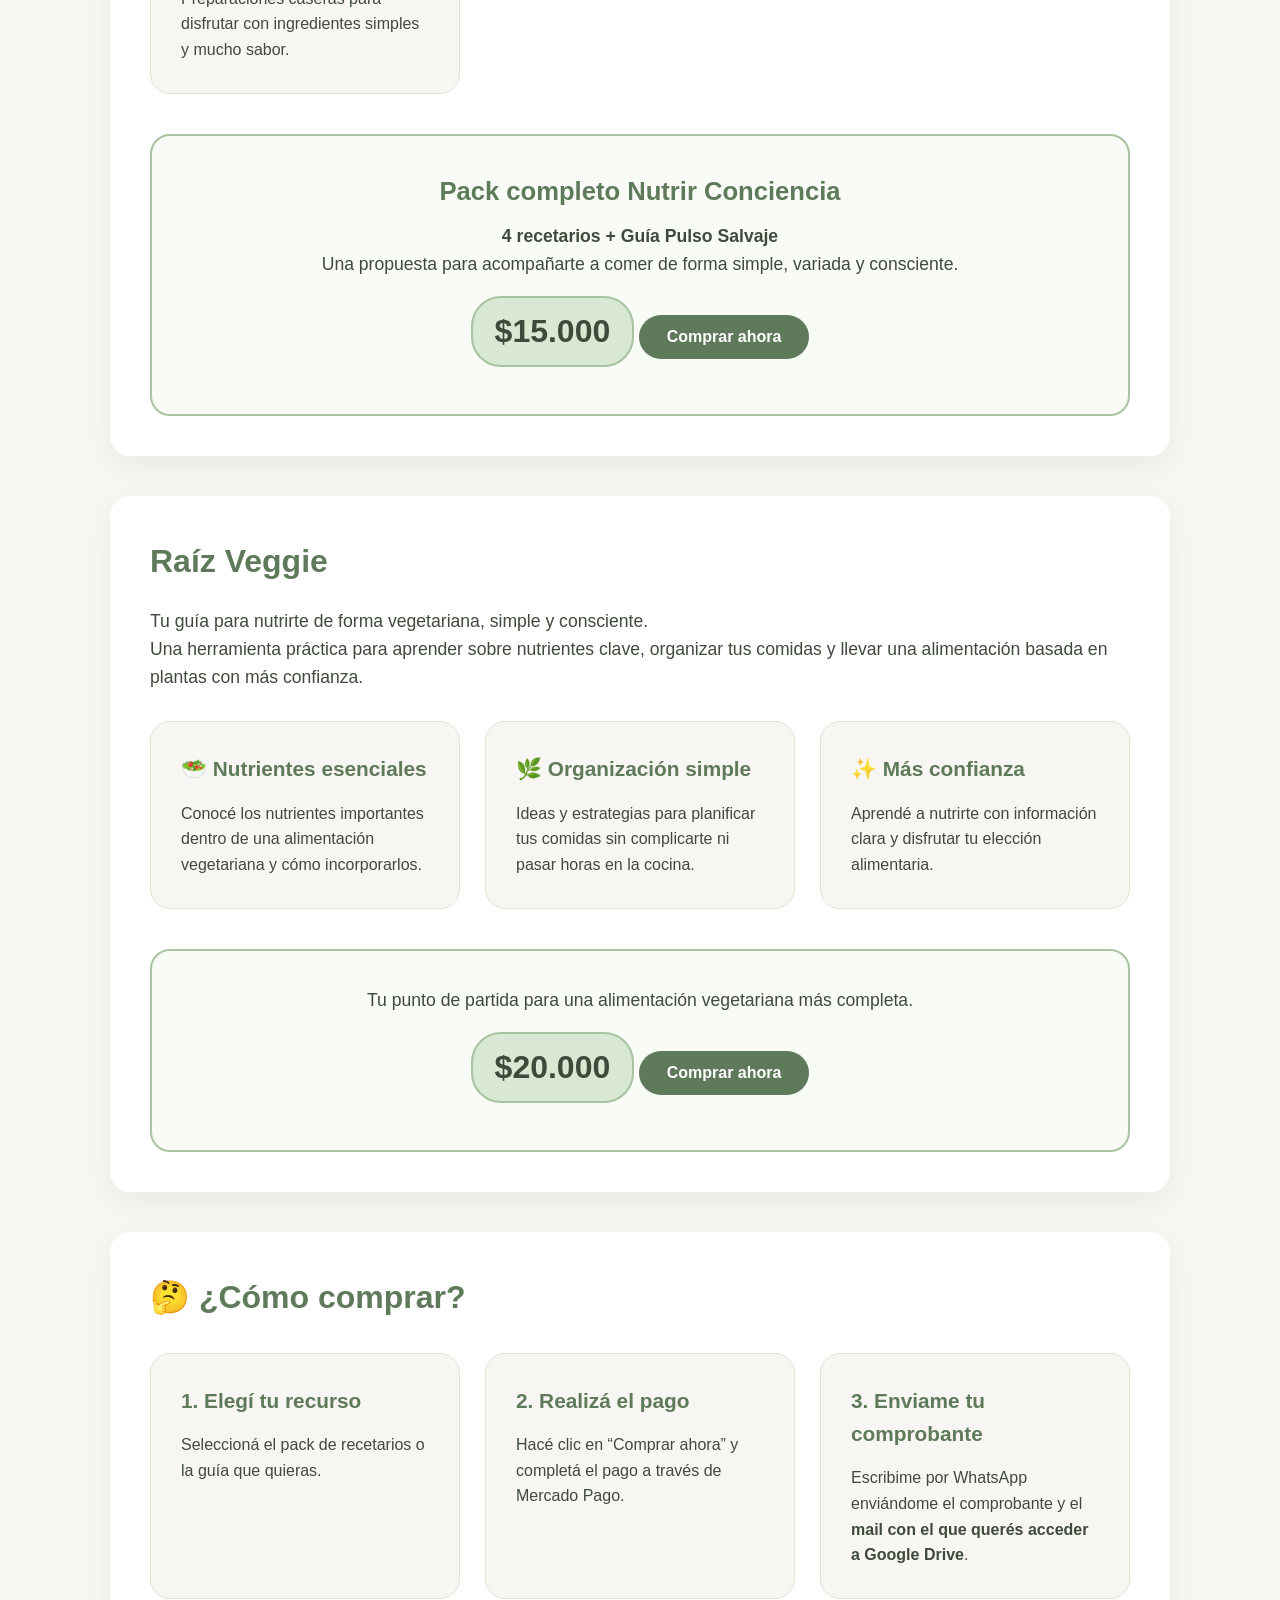
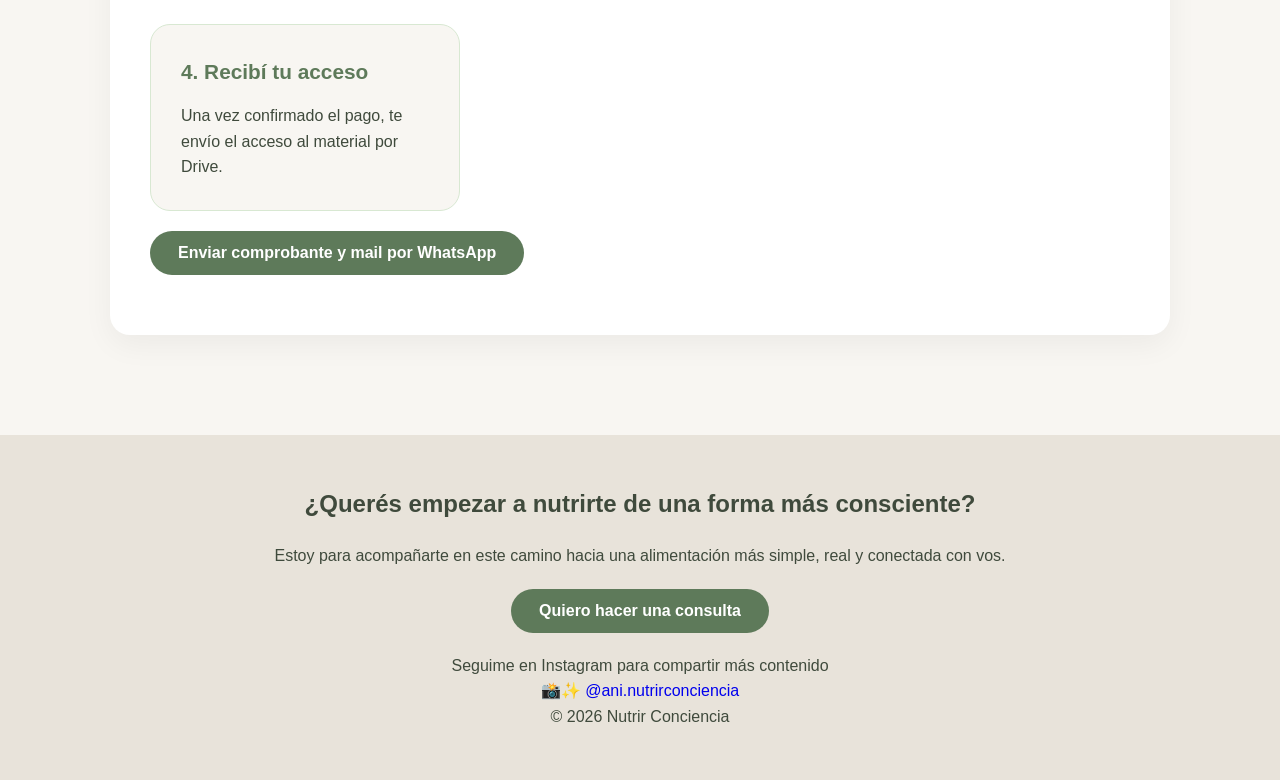
==== commit c3c4ec72: "Update index.html" ====
--- a/index.html
+++ b/index.html
@@ -32,9 +32,9 @@
         y enfoque antiinflamatorio.
     </p>
 
-    <a href="https://wa.me/5491167698960?text=Hola%20Ana,%20quiero%20empezar%20mi%20proceso%20de%20nutrición%20🌿" class="boton">
-        Quiero empezar
-    </a>
+  <a href="https://wa.me/5491167698960?text=Hola%20Ana,%20quiero%20empezar%20mi%20proceso%20de%20nutricion." class="boton">
+    Quiero empezar
+</a>
 
 </header>
 
@@ -105,7 +105,7 @@
 
             <div class="tarjeta">
 
-                <h3> Mirada integral</h3>
+                <h3>🌸 Mirada integral</h3>
 
                 <p>
                     Entendiendo que nutrirnos también involucra nuestras
@@ -168,7 +168,7 @@
 
     <section class="servicios">
 
-        <h2>Áreas de trabajo</h2>
+        <h2>Mi forma de acompañarte</h2>
 
         <div class="tarjetas">
 
@@ -216,7 +216,7 @@
 
     <section class="recetarios">
 
-        <h2>Recetarios 🌿</h2>
+        <h2>Recetarios </h2>
 
         <p>
             Recursos simples para acompañarte a volver a la cocina,
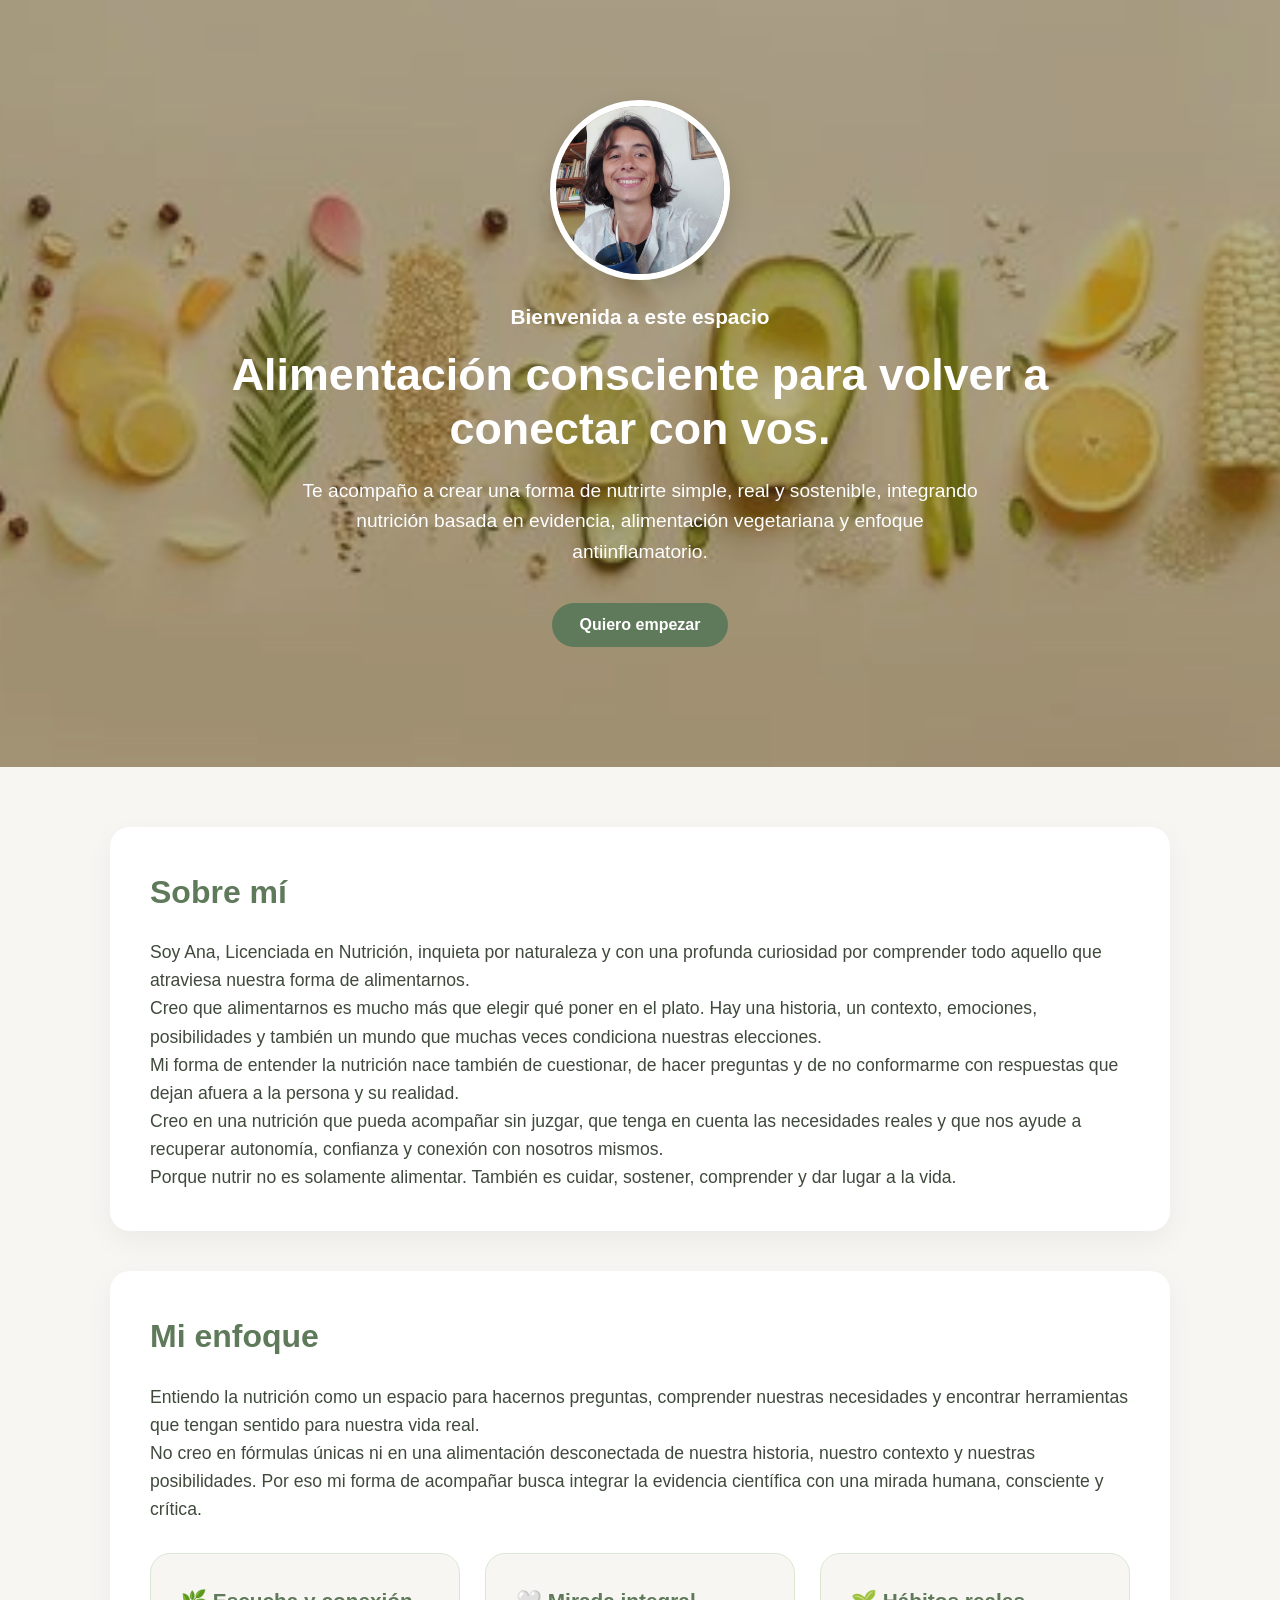
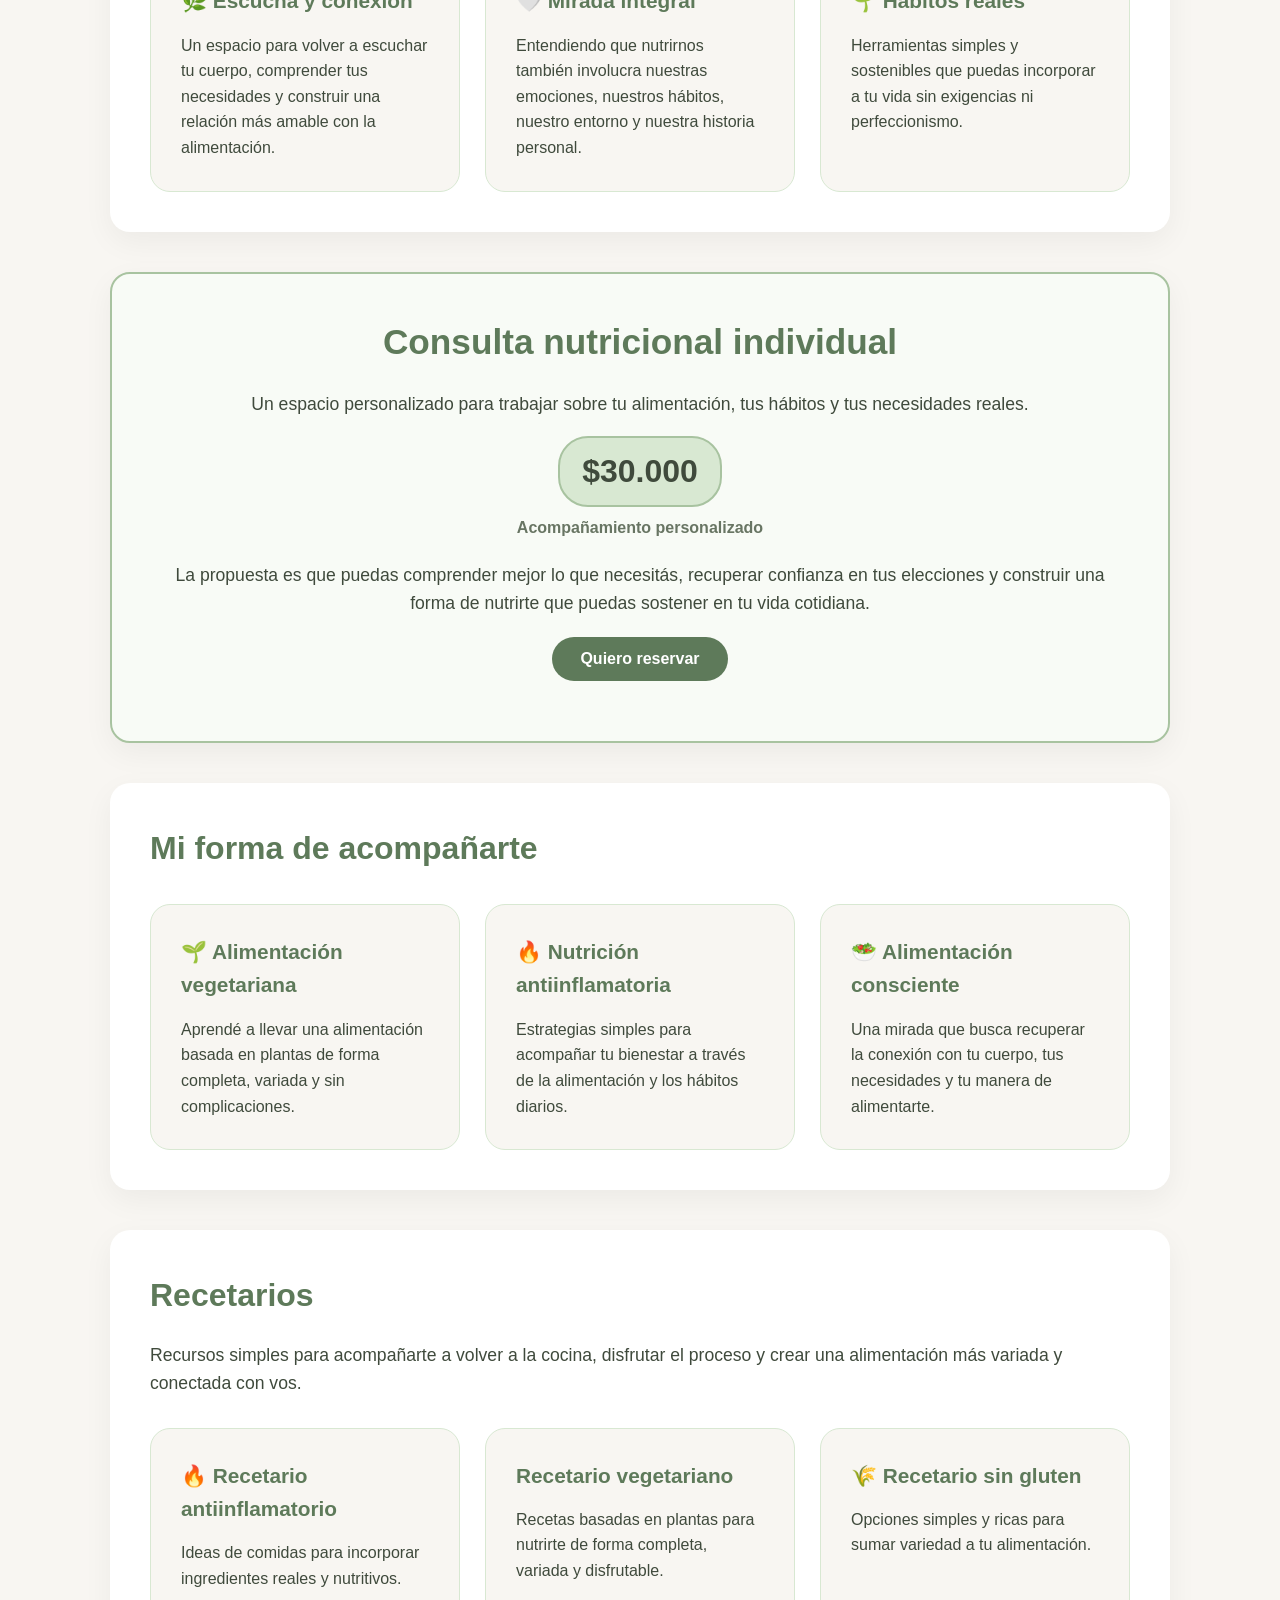
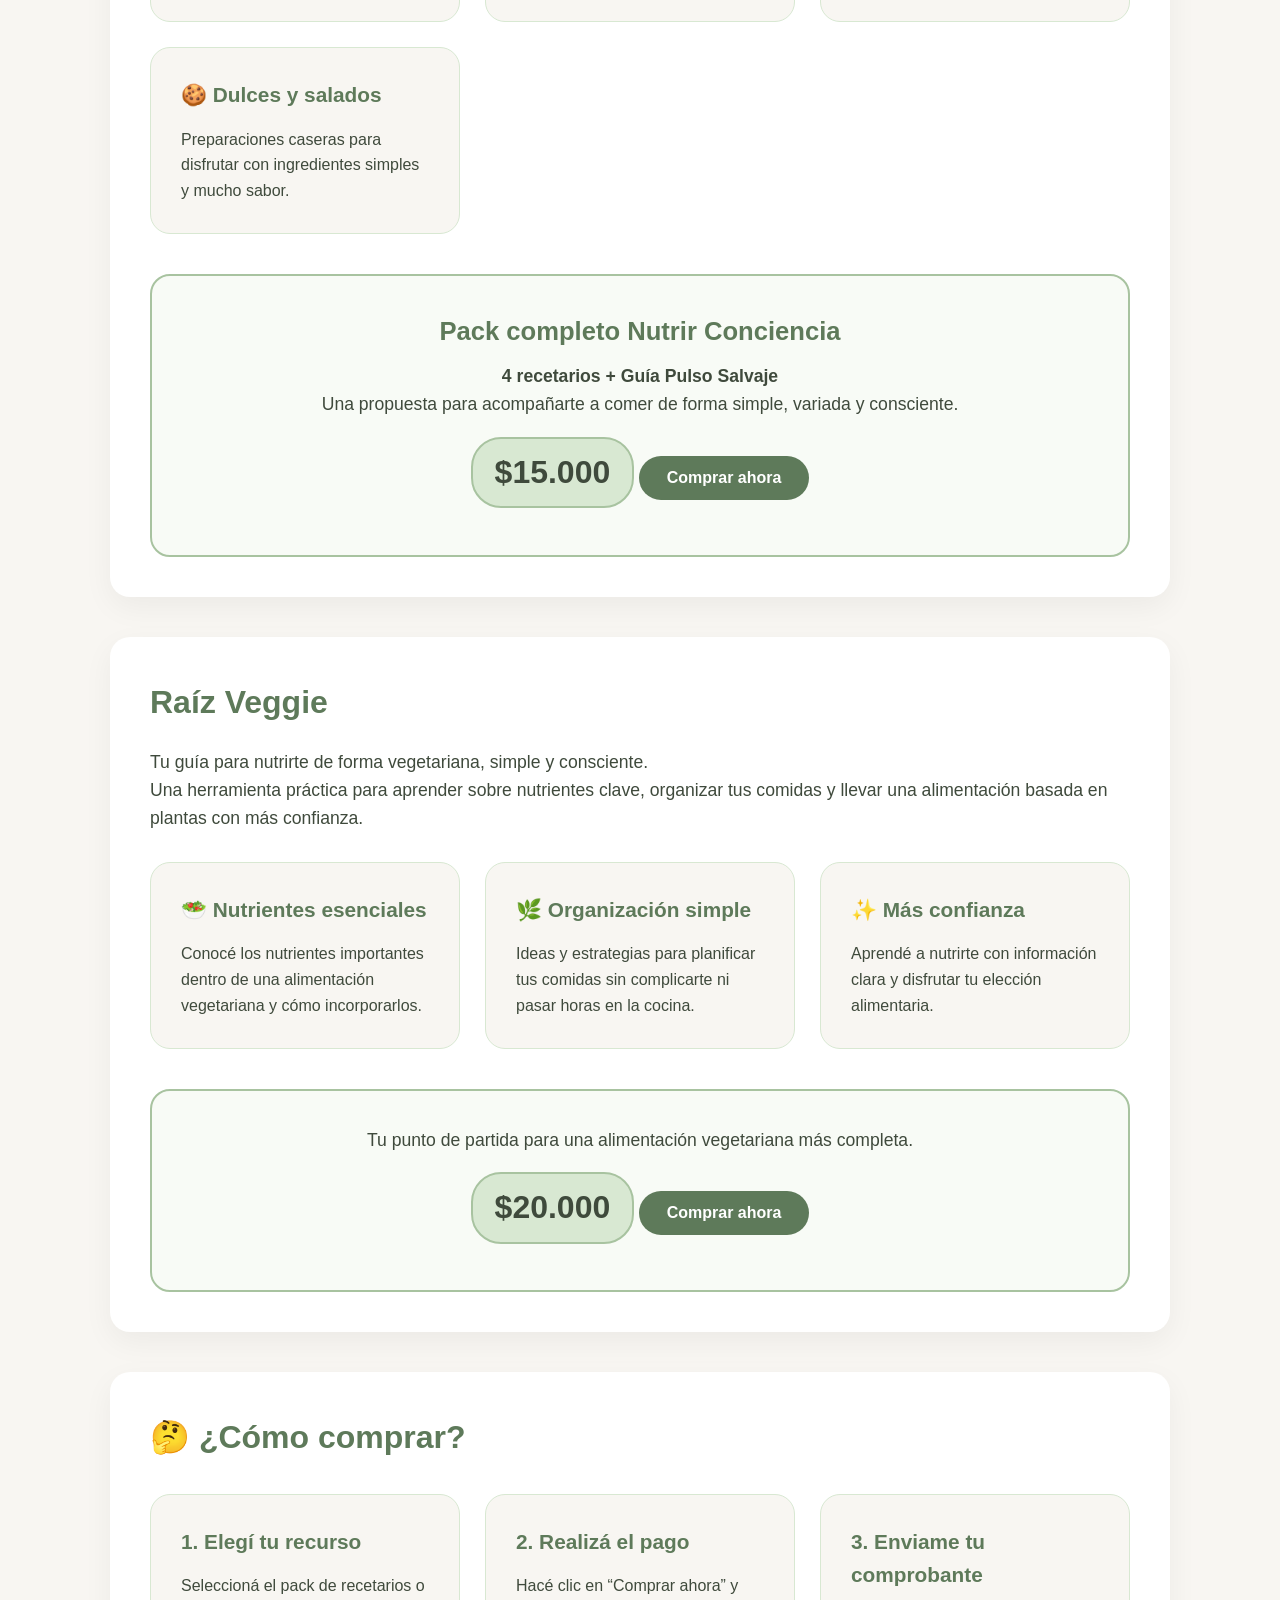
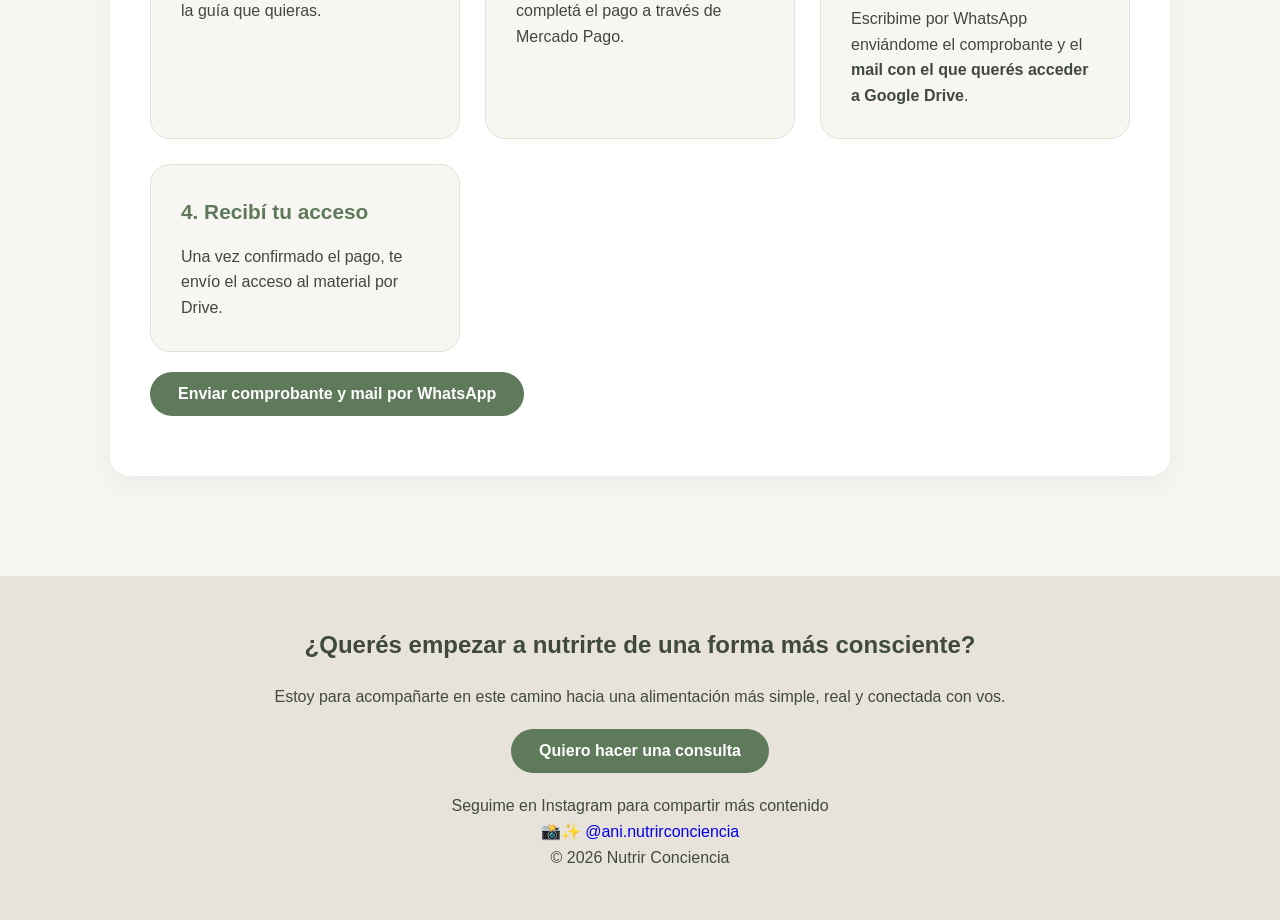
==== commit e4189874: "Revise content in 'Sobre mí' and 'Mi enfoque' sections Updated the content and structure of the 'Sob" ====
--- a/index.html
+++ b/index.html
@@ -45,92 +45,98 @@
 
     <section class="sobre-mi">
 
-        <h2>Sobre mí</h2>
-
-        <p>
-            Soy Ana, Licenciada en Nutrición, y creo que alimentarnos es mucho
-            más que elegir qué poner en el plato.
-        </p>
-
-        <p>
-            Mi propósito es acompañarte a volver a una nutrición más simple,
-            consciente y conectada con vos. Una forma de alimentarte que respete
-            tu cuerpo, tus necesidades y aquello que realmente te hace bien.
-        </p>
-
-        <p>
-            A través de la nutrición, la alimentación basada en plantas y una mirada
-            integral del bienestar, busco que puedas recuperar la confianza en tus
-            elecciones y construir hábitos que sean reales y sostenibles en tu vida.
-        </p>
-
-        <p>
-            Porque nutrirte también es escucharte, cuidarte y volver a vos.
-        </p>
-
-    </section>
-
+    <h2>Sobre mí</h2>
+
+    <p>
+        Soy Ana, Licenciada en Nutrición, inquieta por naturaleza y con una
+        profunda curiosidad por comprender todo aquello que atraviesa nuestra
+        forma de alimentarnos.
+    </p>
+
+    <p>
+        Creo que alimentarnos es mucho más que elegir qué poner en el plato.
+        Hay una historia, un contexto, emociones, posibilidades y también un
+        mundo que muchas veces condiciona nuestras elecciones.
+    </p>
+
+    <p>
+        Mi forma de entender la nutrición nace también de cuestionar, de hacer
+        preguntas y de no conformarme con respuestas que dejan afuera a la
+        persona y su realidad.
+    </p>
+
+    <p>
+        Creo en una nutrición que pueda acompañar sin juzgar, que tenga en cuenta
+        las necesidades reales y que nos ayude a recuperar autonomía, confianza
+        y conexión con nosotros mismos.
+    </p>
+
+    <p>
+        Porque nutrir no es solamente alimentar. También es cuidar, sostener,
+        comprender y dar lugar a la vida.
+    </p>
+
+</section>
 
     <!-- MI ENFOQUE -->
 
-    <section class="enfoque">
-
-        <h2>Mi enfoque</h2>
-
-        <p>
-            Una forma de nutrirte conectando la ciencia, la conciencia
-            y tus necesidades personales.
-        </p>
-
-        <p>
-            Integro nutrición, alimentación basada en plantas y una mirada
-            consciente del bienestar, respetando la historia, los tiempos
-            y las necesidades únicas de cada persona.
-        </p>
-
-        <div class="tarjetas">
-
-            <div class="tarjeta">
-
-                <h3>🌿 Escucha y conexión</h3>
-
-                <p>
-                    Un espacio para volver a escuchar tu cuerpo, comprender
-                    tus necesidades y construir una relación más amable
-                    con la alimentación.
-                </p>
-
-            </div>
-
-
-            <div class="tarjeta">
-
-                <h3>🌸 Mirada integral</h3>
-
-                <p>
-                    Entendiendo que nutrirnos también involucra nuestras
-                    emociones, nuestros hábitos, nuestro entorno y nuestra
-                    historia personal.
-                </p>
-
-            </div>
-
-
-            <div class="tarjeta">
-
-                <h3>✨ Hábitos reales</h3>
-
-                <p>
-                    Herramientas simples y sostenibles que puedas incorporar
-                    a tu vida sin exigencias ni perfeccionismo.
-                </p>
-
-            </div>
-
-        </div>
-
-    </section>
-
+   <section class="enfoque">
+
+    <h2>Mi enfoque</h2>
+
+    <p>
+        Entiendo la nutrición como un espacio para hacernos preguntas,
+        comprender nuestras necesidades y encontrar herramientas que
+        tengan sentido para nuestra vida real.
+    </p>
+
+    <p>
+        No creo en fórmulas únicas ni en una alimentación desconectada
+        de nuestra historia, nuestro contexto y nuestras posibilidades.
+        Por eso mi forma de acompañar busca integrar la evidencia científica
+        con una mirada humana, consciente y crítica.
+    </p>
+
+    <div class="tarjetas">
+
+        <div class="tarjeta">
+
+            <h3>🌿 Escucha y conexión</h3>
+
+            <p>
+                Un espacio para volver a escuchar tu cuerpo, comprender tus
+                necesidades y construir una relación más amable con la alimentación.
+            </p>
+
+        </div>
+
+
+        <div class="tarjeta">
+
+            <h3>🤍 Mirada integral</h3>
+
+            <p>
+                Entendiendo que nutrirnos también involucra nuestras emociones,
+                nuestros hábitos, nuestro entorno y nuestra historia personal.
+            </p>
+
+        </div>
+
+
+        <div class="tarjeta">
+
+            <h3>🌱 Hábitos reales</h3>
+
+            <p>
+                Herramientas simples y sostenibles que puedas incorporar a tu vida
+                sin exigencias ni perfeccionismo.
+            </p>
+
+        </div>
+
+    </div>
+
+</section>
 
     <!-- CONSULTA -->
 
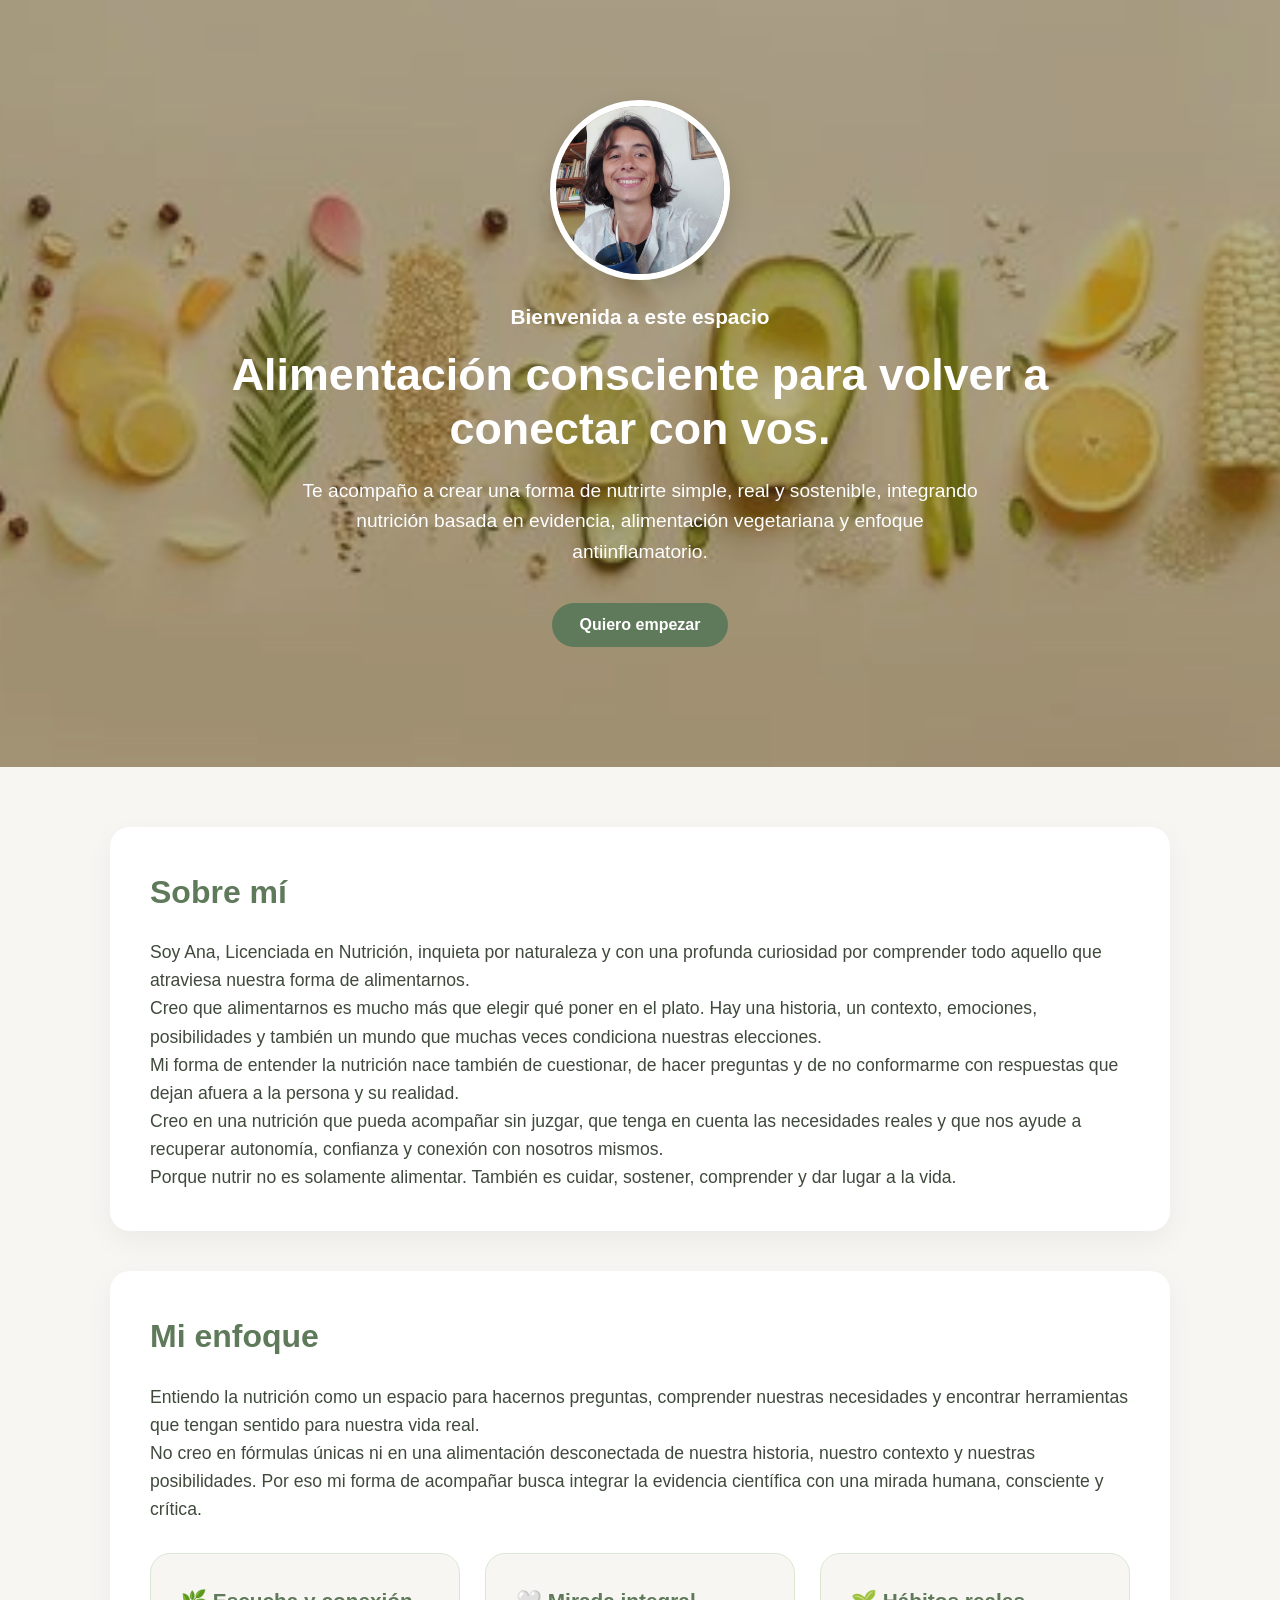
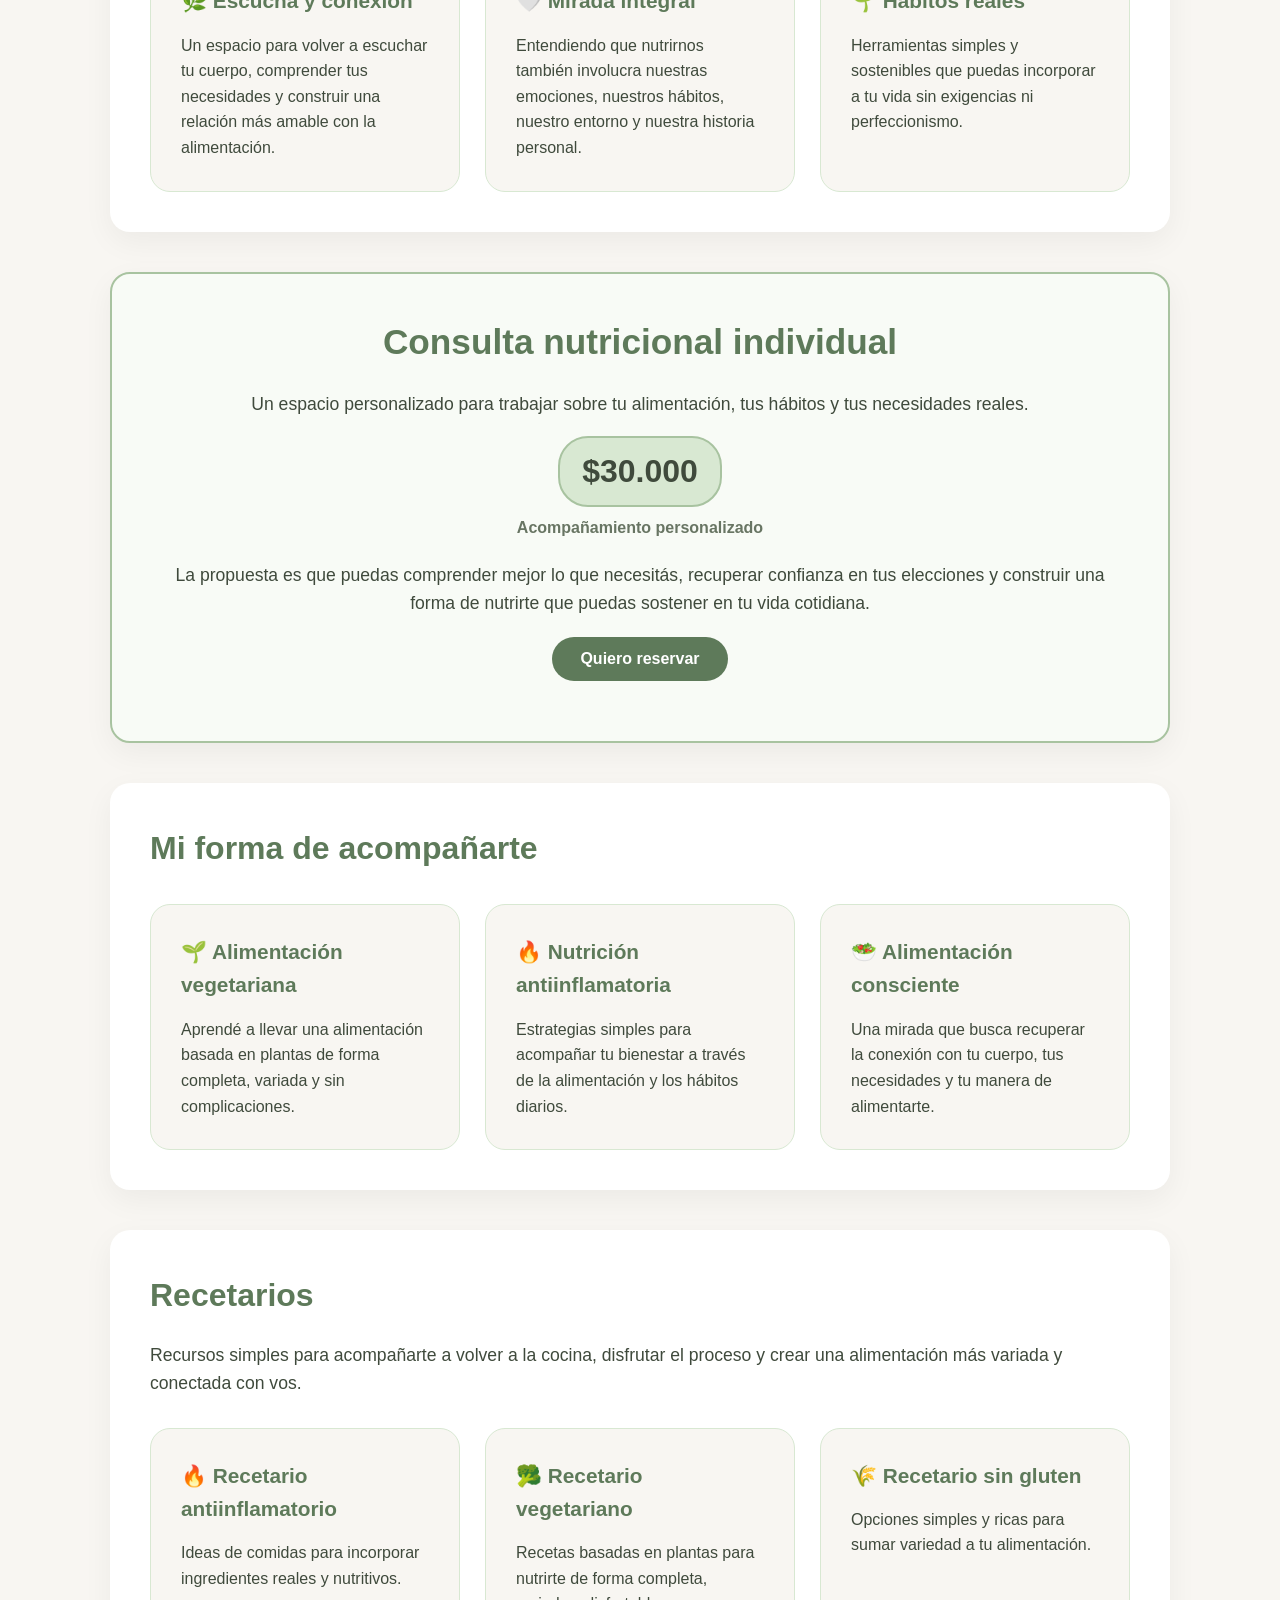
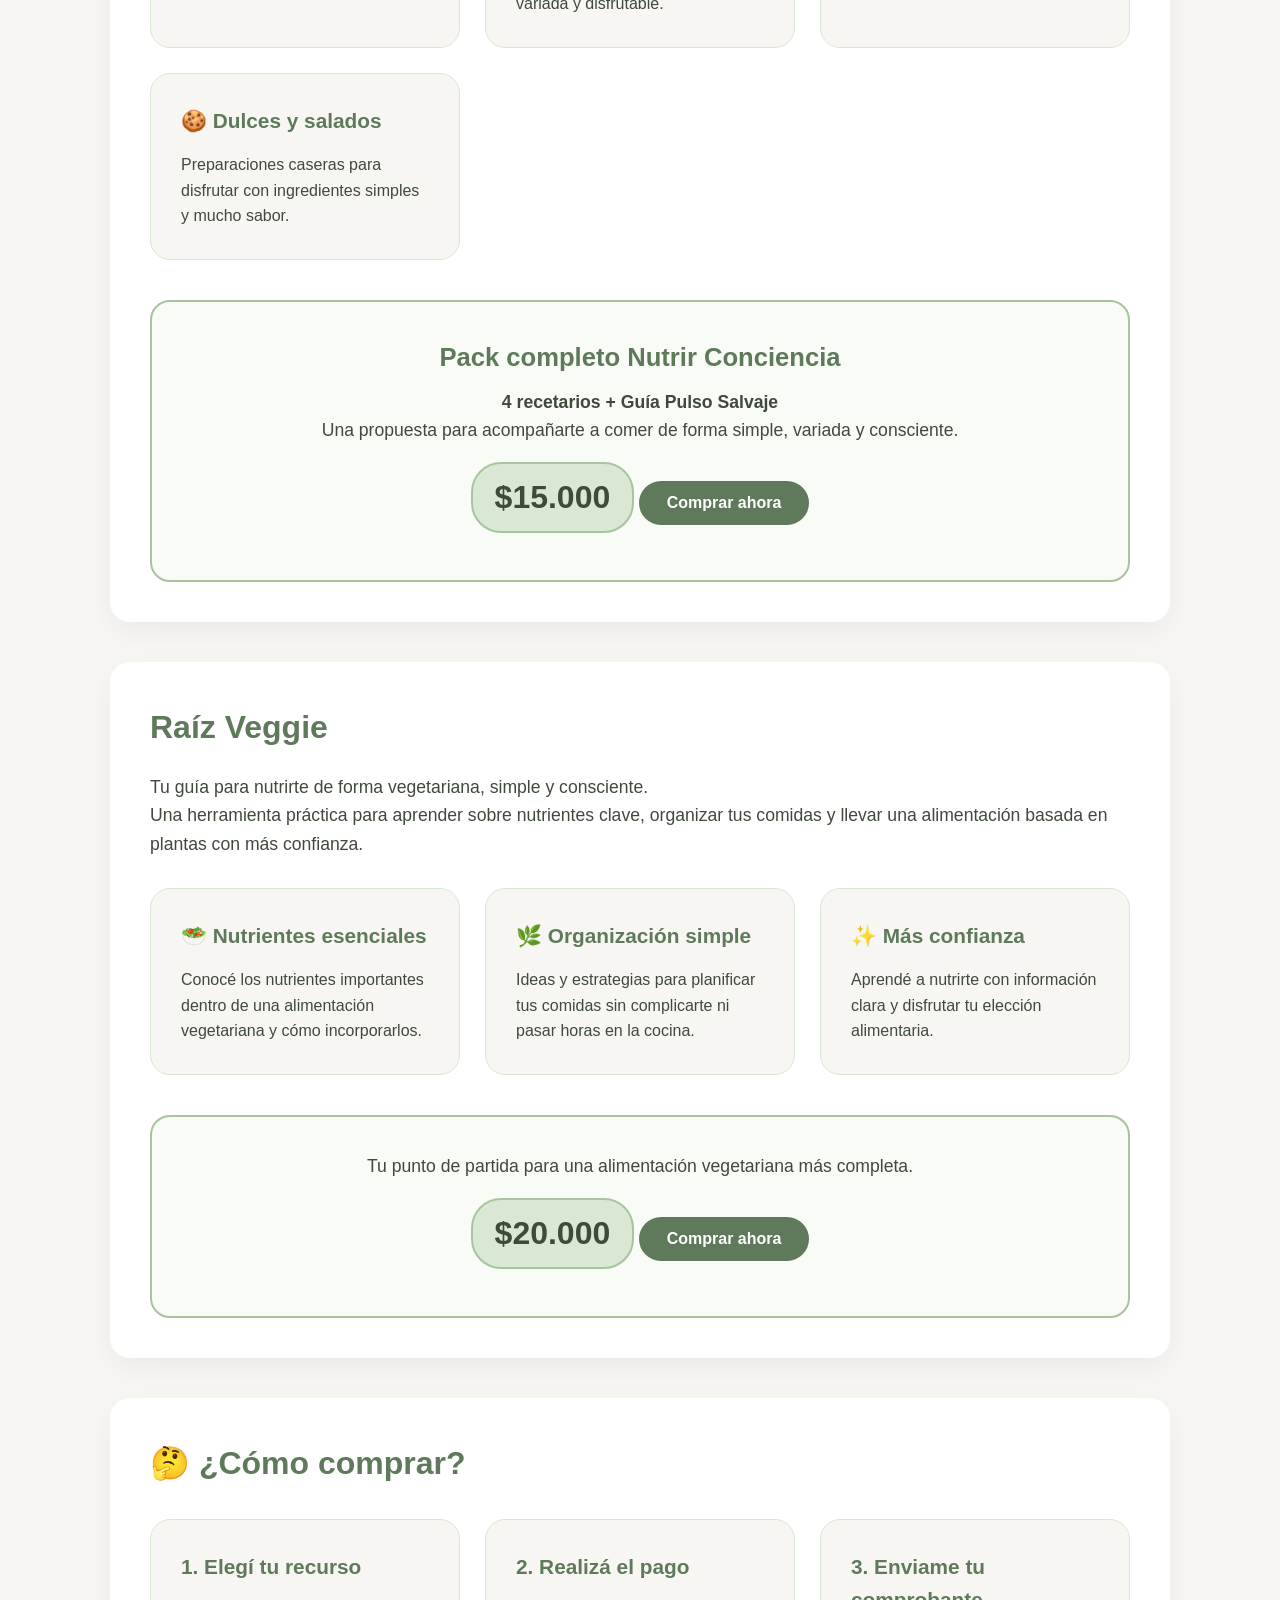
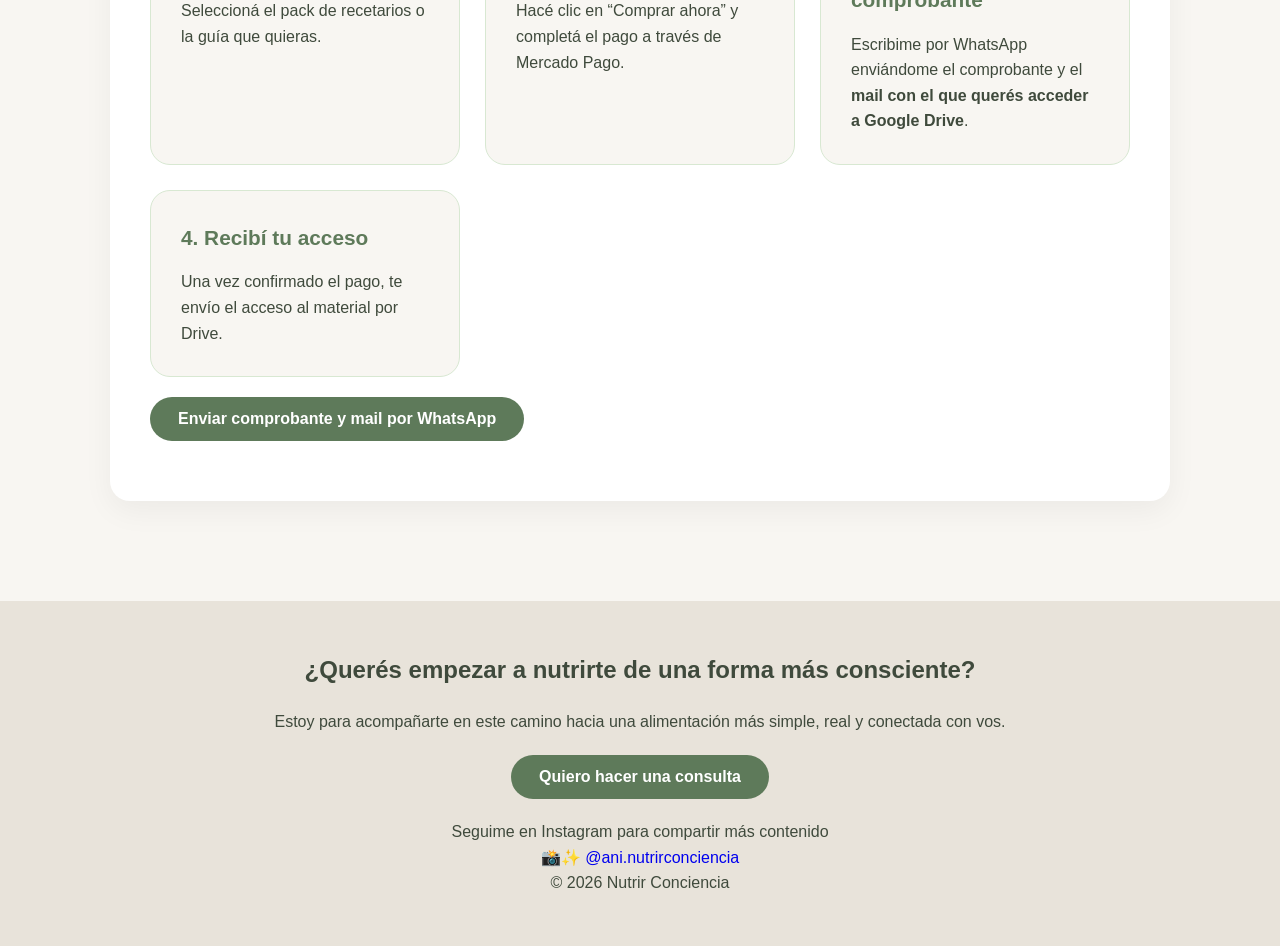
==== commit b32fde7c: "Add emoji to vegetarian recipe header" ====
--- a/index.html
+++ b/index.html
@@ -247,7 +247,7 @@
 
             <div class="tarjeta">
 
-                <h3> Recetario vegetariano</h3>
+                <h3>🥦 Recetario vegetariano</h3>
 
                 <p>
                     Recetas basadas en plantas para nutrirte de forma
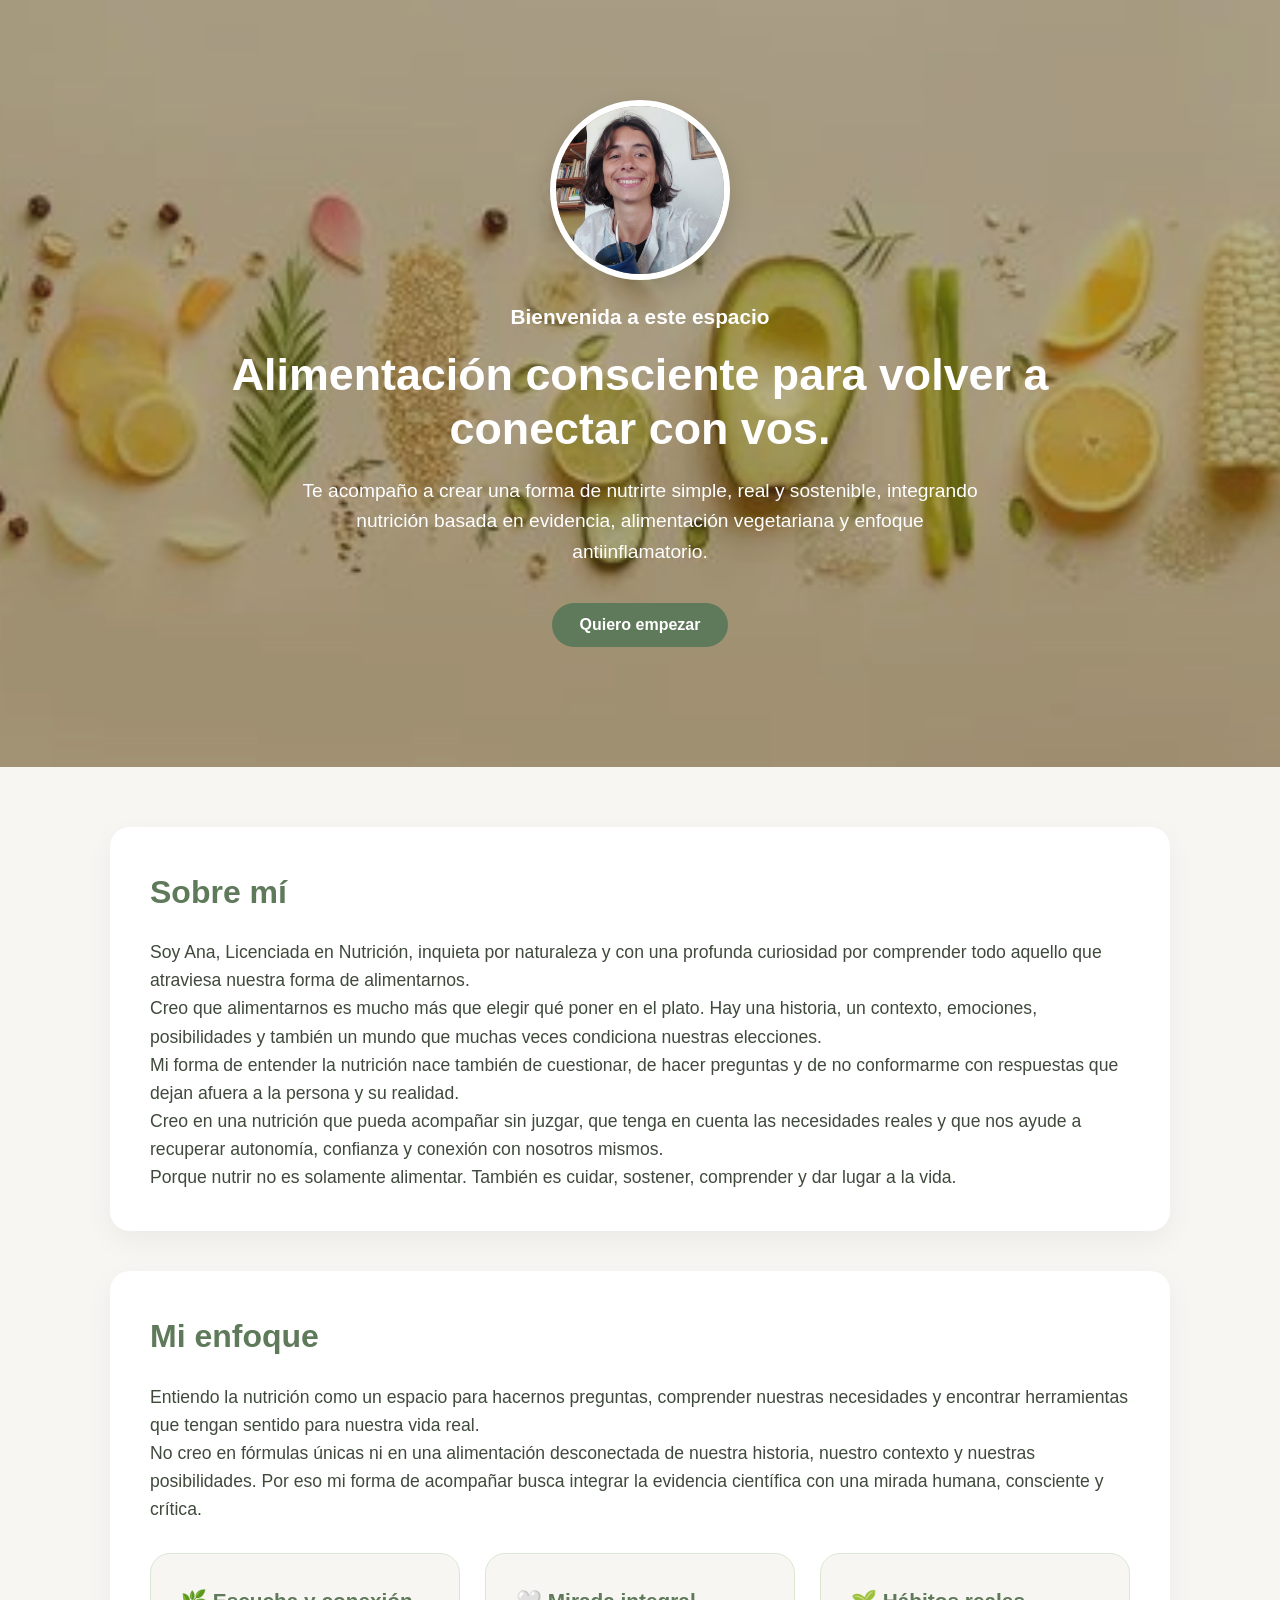
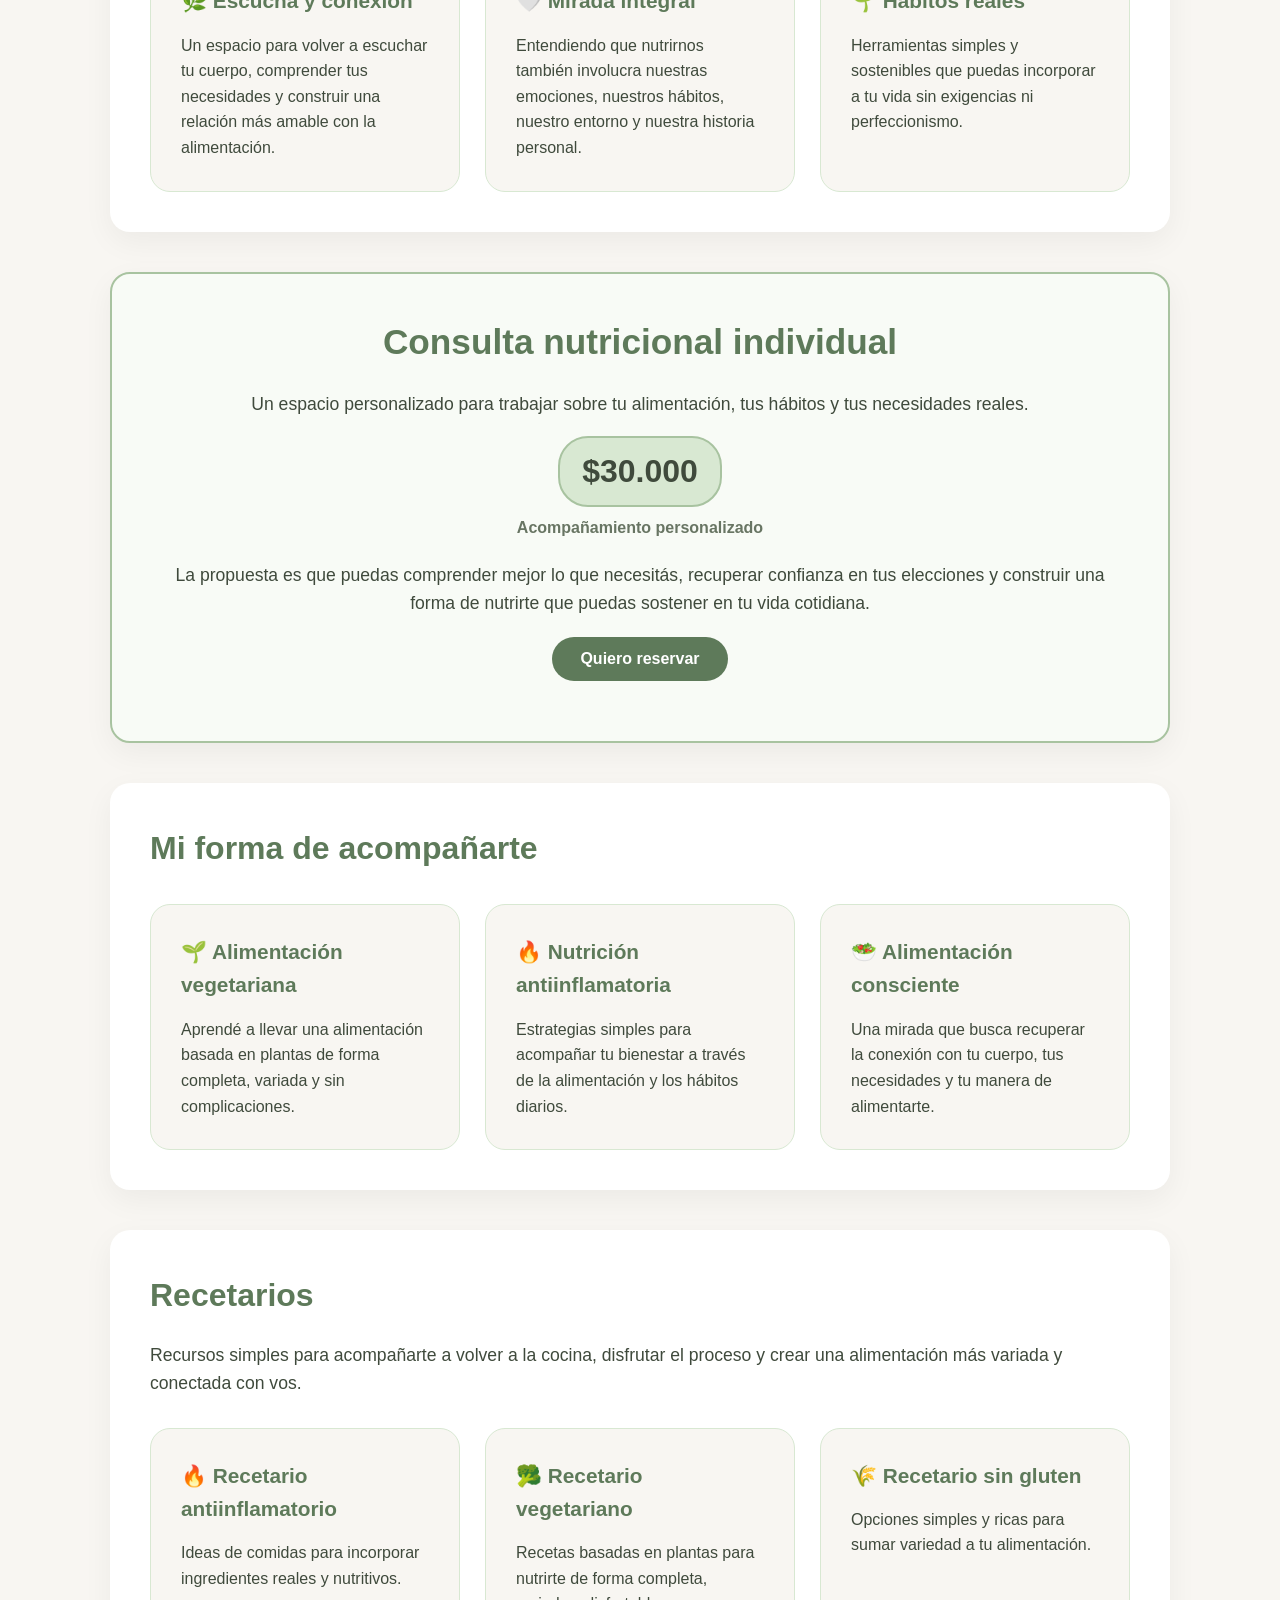
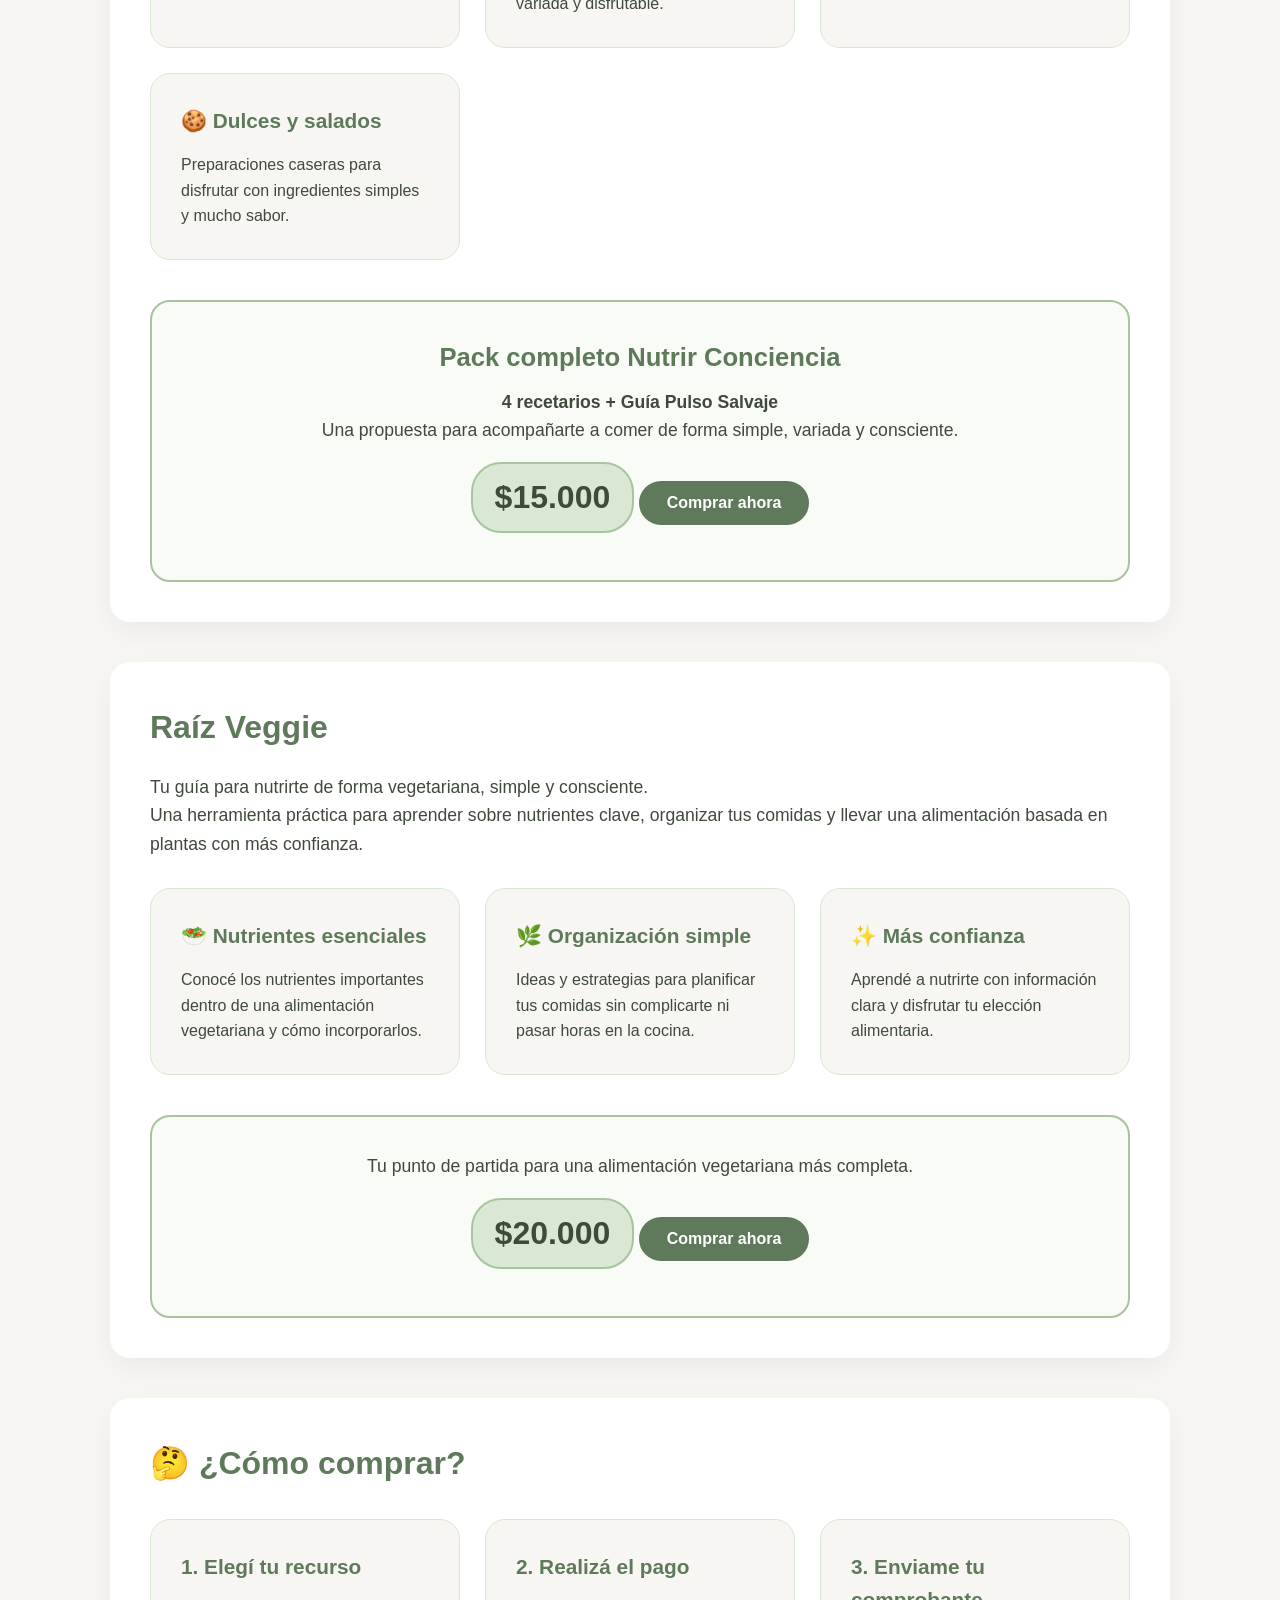
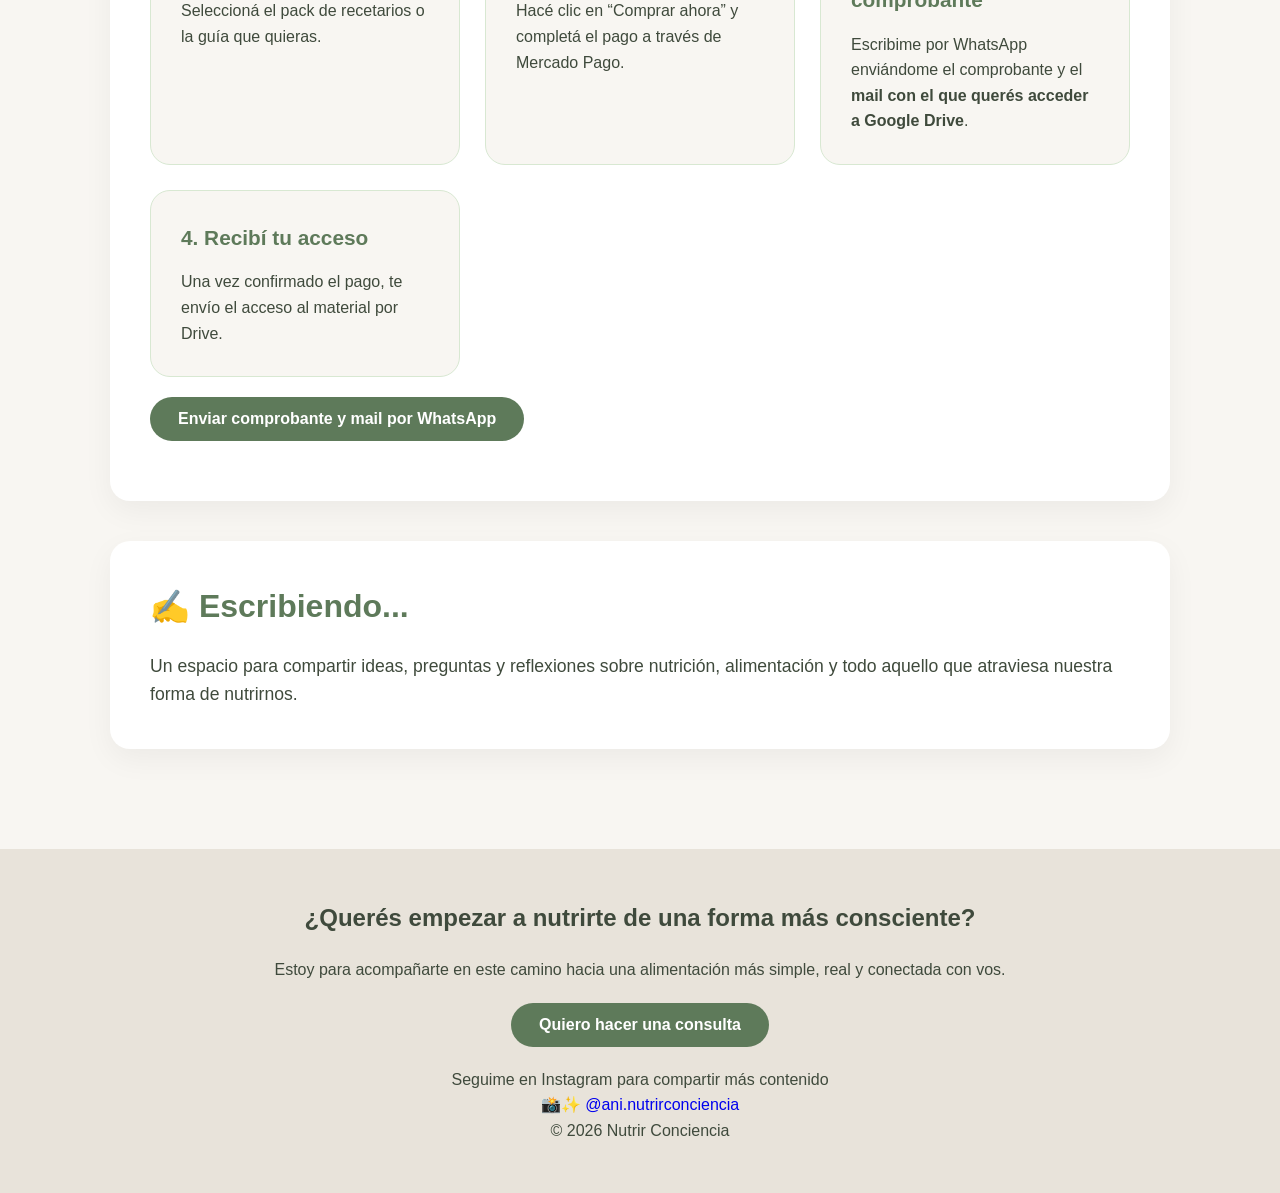
==== commit 3506fc43: "Update index.html" ====
--- a/index.html
+++ b/index.html
@@ -431,6 +431,16 @@
 </a>
 
 </section>
+    <section class="blog">
+
+    <h2>✍️ Escribiendo...</h2>
+
+    <p>
+        Un espacio para compartir ideas, preguntas y reflexiones sobre nutrición,
+        alimentación y todo aquello que atraviesa nuestra forma de nutrirnos.
+    </p>
+
+</section>
 </main>
 
 
